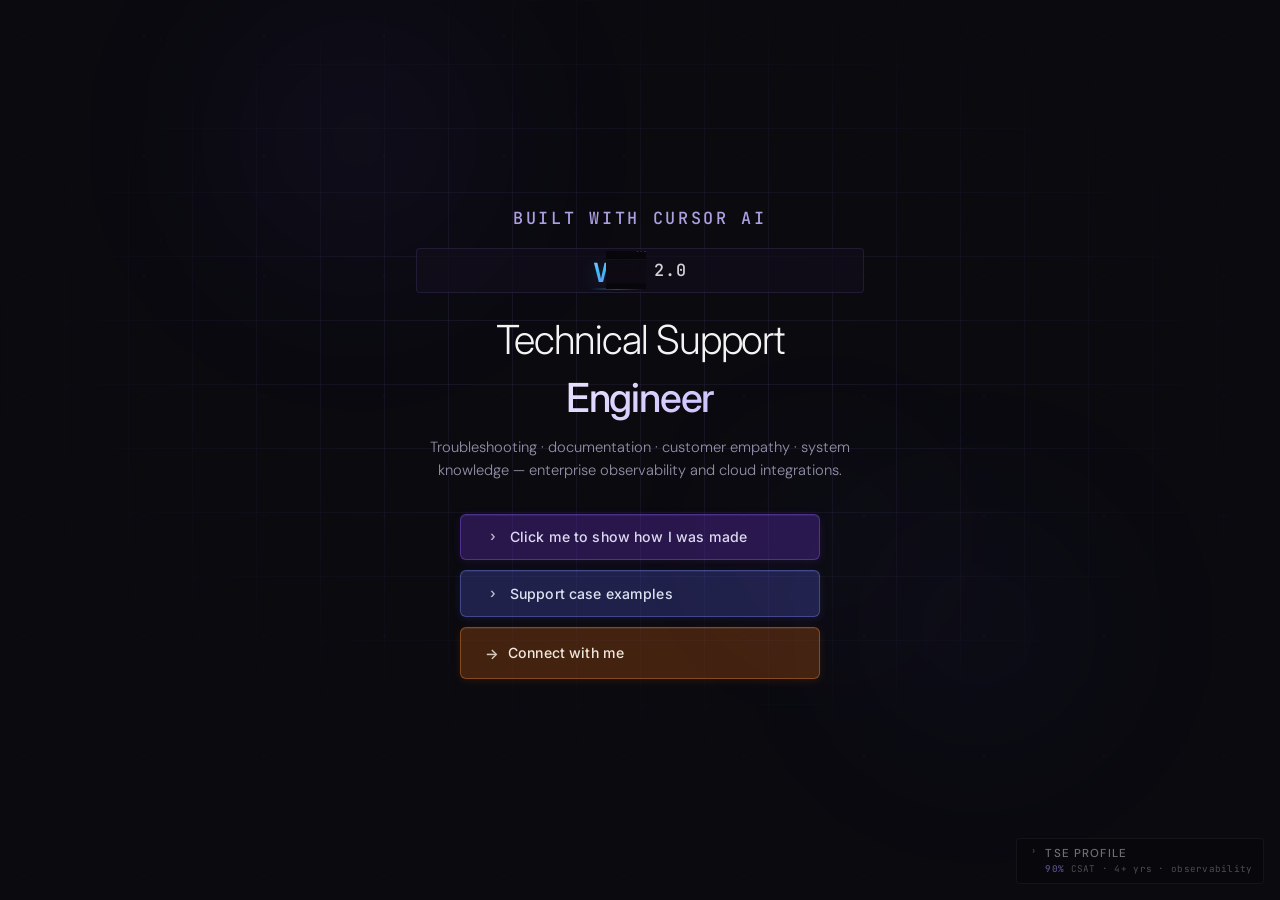
==== index.html @ a338b56b "v2.0 - ruby case" ====
<!DOCTYPE html>

<html lang="en">

  <head>

    <meta charset="UTF-8" />

    <meta name="viewport" content="width=device-width, initial-scale=1.0" />

    <title>Technical Support Engineer — v2.0</title>

    <link rel="preconnect" href="https://fonts.googleapis.com" />

    <link rel="preconnect" href="https://fonts.gstatic.com" crossorigin />

    <link

      href="https://fonts.googleapis.com/css2?family=DM+Sans:ital,opsz,wght@0,9..40,400;0,9..40,500;1,9..40,400&family=Inter:wght@300;400;500;600&family=JetBrains+Mono:wght@400;500&family=Source+Serif+4:ital,opsz,wght@0,8..60,400;0,8..60,500;1,8..60,400&display=swap"

      rel="stylesheet"

    />

    <link rel="stylesheet" href="style.css?v=2.0" />

  </head>

  <body>

    <div class="ai-bg" aria-hidden="true">

      <div class="ai-orb ai-orb-1"></div>

      <div class="ai-orb ai-orb-2"></div>

      <div class="ai-orb ai-orb-3"></div>

      <div class="ai-mesh"></div>

    </div>

    <div class="grid-bg" aria-hidden="true"></div>



    <main class="page" id="page">

      <section class="hero">

        <p class="hero-eyebrow">Built with Cursor AI</p>

        <p class="version-badge" aria-label="Version 2.0">
          <span class="version-live">
            <span class="version-mark-group" aria-hidden="true">
              <span class="v-cap">V</span>
              <span class="version-cat-perch">
                <span class="cat-glow-ledge" aria-hidden="true"></span>
                <img
                  src="assets/version-cat-ref.png"
                  alt=""
                  class="version-cat-img"
                  width="120"
                  height="48"
                  decoding="async"
                />
              </span>
            </span>
            <span class="version-num">2.0</span>
          </span>
        </p>

        <h1 class="greeting">

          Technical Support <span class="name">Engineer</span>

        </h1>

        <p class="hero-sub">

          Troubleshooting · documentation · customer empathy · system knowledge — enterprise

          observability and cloud integrations.

        </p>

      </section>



      <div class="cta-group">

        <button

          type="button"

          class="btn btn-primary"

          id="reveal-btn"

          aria-expanded="false"

          aria-controls="about-panel"

        >

          <span class="toggle-arrow" aria-hidden="true"></span>

          <span class="btn-label">Click me to show how I was made</span>

        </button>



        <button

          type="button"

          class="btn btn-cases"

          id="cases-btn"

          aria-expanded="false"

          aria-controls="cases-panel"

        >

          <span class="toggle-arrow" aria-hidden="true"></span>

          <span class="btn-label">Support case examples</span>

        </button>



        <a href="contact.html" class="btn btn-connect">

          <span class="btn-link-arrow" aria-hidden="true">→</span>

          <span class="btn-label">Connect with me</span>

        </a>

      </div>



      <section class="about-panel" id="about-panel" hidden>

        <div class="about-inner panel-box">

          <header class="about-header">

            <h2>Built organically with Cursor</h2>

            <p class="about-intro">

              Scroll left to right — each box is a version in chronological order, from first idea to

              where you are now.

            </p>

          </header>



          <div class="timeline-track">

            <div class="iteration-list" id="iteration-list"></div>

          </div>



          <footer class="git-footer">

            <span class="tag">Git</span>

            <p>

              Commit as <code>v2.0 - version cat and ruby case</code>, tag <code>v2.0</code>. Snapshot at

              <code>versions/v2.0/</code>.

            </p>

          </footer>

        </div>

      </section>



      <section class="cases-panel" id="cases-panel" hidden>

        <div class="cases-inner panel-box">

          <header class="cases-header">

            <h2 id="cases-heading">Support case examples</h2>

            <p class="cases-intro">

              Real-world troubleshooting flows — expand a case, then walk through Ticket → Repro →

              Root cause → Reply.

            </p>

          </header>

          <div class="cases-list" id="cases-list"></div>

        </div>

      </section>

    </main>



    <aside class="credibility-corner" aria-label="Support track record">

      <button

        type="button"

        class="credibility-toggle"

        id="credibility-btn"

        aria-expanded="false"

        aria-controls="credibility-panel"

      >

        <span class="toggle-arrow" aria-hidden="true"></span>

        <span class="credibility-label">

          <span class="credibility-title">TSE Profile</span>

          <span class="credibility-teaser">

            <span class="credibility-stat">90%</span> CSAT · 4+ yrs · observability

          </span>

        </span>

      </button>

      <div class="credibility-panel panel-box" id="credibility-panel" hidden>

        <header class="stats-panel-header">

          <h2 class="stats-panel-title">TSE Profile</h2>

          <p class="stats-panel-sub">Skills, tools &amp; impact — anonymized overview</p>

        </header>



        <p class="stats-summary">

          Technical support engineer focused on enterprise observability, cloud infrastructure, and

          API integrations. Leads escalations, mentors peers, and coordinates with engineering and

          account teams.

        </p>



        <div class="stat-band-inner">

          <div class="stat-block">

            <div class="stat-number">90%</div>

            <div class="stat-label">Customer Satisfaction</div>

          </div>

          <div class="stat-divider" aria-hidden="true"></div>

          <div class="stat-block">

            <div class="stat-number">High</div>

            <div class="stat-label">Ticket Volume</div>

          </div>

          <div class="stat-divider" aria-hidden="true"></div>

          <div class="stat-block">

            <div class="stat-number">4+ yrs</div>

            <div class="stat-label">Support Engineering</div>

          </div>

        </div>



        <section class="tse-section" aria-label="Core skills">

          <h3 class="stats-highlights-title">Skills that power solutions</h3>

          <div class="tse-skills-orbit">

            <div class="tse-skill-chip"><span class="tse-skill-icon">⌕</span> Troubleshooting</div>

            <div class="tse-skill-chip"><span class="tse-skill-icon">♥</span> Customer empathy</div>

            <div class="tse-skill-chip"><span class="tse-skill-icon">✦</span> Problem solving</div>

            <div class="tse-skill-chip"><span class="tse-skill-icon">▤</span> Documentation</div>

            <div class="tse-skill-chip"><span class="tse-skill-icon">◈</span> Communication</div>

            <div class="tse-skill-chip"><span class="tse-skill-icon">⬡</span> System knowledge</div>

          </div>

        </section>



        <section class="tse-section" aria-label="Experience">

          <h3 class="stats-highlights-title">Experience</h3>

          <ul class="tse-experience-list">

            <li class="tse-exp-item">

              <span class="tse-exp-dot" aria-hidden="true"></span>

              <div>

                <strong>Technical Support Engineer</strong>

                <span>Enterprise observability · escalations · mentoring</span>

              </div>

            </li>

            <li class="tse-exp-item">

              <span class="tse-exp-dot" aria-hidden="true"></span>

              <div>

                <strong>Support Specialist</strong>

                <span>Cloud integrations · API troubleshooting · KB authoring</span>

              </div>

            </li>

            <li class="tse-exp-item">

              <span class="tse-exp-dot" aria-hidden="true"></span>

              <div>

                <strong>IT Service Desk</strong>

                <span>Incident triage · remote support · customer communication</span>

              </div>

            </li>

          </ul>

        </section>



        <section class="tse-section" aria-label="Tools">

          <h3 class="stats-highlights-title">Tools you use</h3>

          <div class="tse-tools-grid">

            <div class="tse-tool-tile">ServiceNow</div>

            <div class="tse-tool-tile">Jira</div>

            <div class="tse-tool-tile">Zendesk</div>

            <div class="tse-tool-tile">Salesforce</div>

            <div class="tse-tool-tile">Microsoft 365</div>

            <div class="tse-tool-tile">Slack</div>

            <div class="tse-tool-tile">Teams</div>

            <div class="tse-tool-tile">Remote tools</div>

          </div>

        </section>



        <section class="tse-section" aria-label="Achievements">

          <h3 class="stats-highlights-title">Achievements that count</h3>

          <div class="tse-achievements">

            <div class="tse-achievement">

              <span class="tse-achievement-icon" aria-hidden="true">▮</span>

              <div class="tse-achievement-body">

                <strong>90% CSAT</strong>

                <span>Consistent customer satisfaction scores</span>

              </div>

            </div>

            <div class="tse-achievement">

              <span class="tse-achievement-icon" aria-hidden="true">◷</span>

              <div class="tse-achievement-body">

                <strong>Faster resolution</strong>

                <span>Team KB &amp; documentation improvements</span>

              </div>

            </div>

            <div class="tse-achievement">

              <span class="tse-achievement-icon" aria-hidden="true">◎</span>

              <div class="tse-achievement-body">

                <strong>High volume</strong>

                <span>Enterprise-scale ticket throughput</span>

              </div>

            </div>

          </div>

        </section>



        <section class="stats-highlights tse-section" aria-label="Technical stack">

          <h3 class="stats-highlights-title">Technical stack</h3>

          <ul class="stats-highlights-list">

            <li>Log platforms, search &amp; analytics, metrics, tracing</li>

            <li>Kubernetes, YAML / Helm, Linux, cloud object storage</li>

            <li>API integration, microservices, SQL, Agile workflows</li>

          </ul>

        </section>



        <h3 class="stats-highlights-title stats-reviews-title">Customer reviews</h3>

        <div class="stat-quotes">

          <blockquote class="stat-quote">

            "Did a fantastic job getting my logs parsed into usable fields. Quick, easy, and awesome work."

            <cite>— <span class="egg-verified-hit" data-egg-verified="1" tabindex="0" role="button">Verified</span> customer</cite>

          </blockquote>

          <blockquote class="stat-quote">

            "Extremely attentive and resolved my problem in just a few minutes."

            <cite>— <span class="egg-verified-hit" data-egg-verified="2" tabindex="0" role="button">Verified</span> survey</cite>

          </blockquote>

          <blockquote class="stat-quote">

            "Technical support was excellent. Took the time to understand the issue and got to the right solution."

            <cite>— <span class="egg-verified-hit" data-egg-verified="3" tabindex="0" role="button">Verified</span> customer</cite>

          </blockquote>

        </div>

      </div>

    </aside>

    <script src="app.js?v=2.0"></script>
    <script src="easter-egg-sequence.js?v=2.0"></script>

  </body>

</html>
---- style.css ----
:root {
  --bg: #0a0a0f;
  --surface: rgba(18, 14, 28, 0.72);
  --surface-2: rgba(24, 18, 38, 0.85);
  --border: rgba(167, 139, 250, 0.12);
  --border-hover: rgba(167, 139, 250, 0.28);
  --text: #f4f4f5;
  --muted: #9490a8;
  --accent: #e9e4ff;
  --glow: rgba(139, 92, 246, 0.08);
  --current: rgba(139, 92, 246, 0.18);
  --current-border: rgba(167, 139, 250, 0.42);
  --purple: #8b5cf6;
  --purple-bright: #a78bfa;
  --purple-deep: #6d28d9;
  --purple-glow: rgba(139, 92, 246, 0.45);
  --blue-accent: #6366f1;
  --v-cyan: #40c4ff;
  --btn-primary: #7c3aed;
  --btn-primary-hover: #8b5cf6;
  --btn-primary-text: #f5f3ff;
  --btn-glow: rgba(124, 58, 237, 0.42);
  --case-accent: rgba(99, 102, 241, 0.14);
  --case-border: rgba(129, 140, 248, 0.35);
  --case-text: #c7d2fe;
  --btn-cases: #6366f1;
  --btn-cases-hover: #818cf8;
  --btn-cases-text: #eef2ff;
  --btn-cases-glow: rgba(99, 102, 241, 0.38);
  --btn-connect: #f97316;
  --btn-connect-hover: #fb923c;
  --btn-connect-text: #fff7ed;
  --btn-connect-glow: rgba(249, 115, 22, 0.35);
  --glass-blur: blur(14px);
  --radius: 14px;
  --sans: "Inter", system-ui, sans-serif;
  --panel: "DM Sans", system-ui, sans-serif;
  --quote: "Source Serif 4", Georgia, serif;
  --mono: "JetBrains Mono", ui-monospace, monospace;
}

*,
*::before,
*::after {
  box-sizing: border-box;
}

html,
body {
  margin: 0;
  min-height: 100%;
}

body {
  font-family: var(--sans);
  background: var(--bg);
  color: var(--text);
  line-height: 1.6;
  font-weight: 300;
  -webkit-font-smoothing: antialiased;
  overflow-x: hidden;
}

body.is-timeline-open {
  overflow-x: hidden;
}

/* Subtle AI / tech atmosphere */
.ai-bg {
  position: fixed;
  inset: 0;
  pointer-events: none;
  overflow: hidden;
  z-index: 0;
}

.ai-orb {
  position: absolute;
  border-radius: 50%;
  filter: blur(80px);
  opacity: 0.35;
  animation: orb-drift 18s ease-in-out infinite;
}

.ai-orb-1 {
  width: 460px;
  height: 460px;
  top: -10%;
  left: 10%;
  background: radial-gradient(circle, rgba(139, 92, 246, 0.22) 0%, transparent 70%);
  animation-delay: 0s;
}

.ai-orb-2 {
  width: 400px;
  height: 400px;
  bottom: 8%;
  right: 8%;
  background: radial-gradient(circle, rgba(99, 102, 241, 0.18) 0%, transparent 70%);
  animation-delay: -6s;
  animation-duration: 22s;
}

.ai-orb-3 {
  width: 320px;
  height: 320px;
  top: 42%;
  left: 52%;
  background: radial-gradient(circle, rgba(167, 139, 250, 0.12) 0%, transparent 70%);
  animation-delay: -12s;
  animation-duration: 20s;
}

@keyframes orb-drift {
  0%, 100% { transform: translate(0, 0) scale(1); }
  33% { transform: translate(24px, -18px) scale(1.04); }
  66% { transform: translate(-16px, 12px) scale(0.97); }
}

.ai-mesh {
  position: absolute;
  inset: 0;
  opacity: 0.05;
  background-image:
    radial-gradient(circle at 20% 30%, rgba(139, 92, 246, 0.9) 1px, transparent 1px),
    radial-gradient(circle at 60% 70%, rgba(99, 102, 241, 0.8) 1px, transparent 1px),
    radial-gradient(circle at 80% 20%, rgba(167, 139, 250, 0.7) 1px, transparent 1px);
  background-size: 120px 120px, 160px 160px, 200px 200px;
  animation: mesh-shift 30s linear infinite;
}

@keyframes mesh-shift {
  from { transform: translate(0, 0); }
  to { transform: translate(-40px, -30px); }
}

.grid-bg {
  position: fixed;
  inset: 0;
  z-index: 0;
  background-image:
    linear-gradient(var(--border) 1px, transparent 1px),
    linear-gradient(90deg, var(--border) 1px, transparent 1px);
  background-size: 64px 64px;
  mask-image: radial-gradient(ellipse 70% 60% at 50% 40%, black 20%, transparent 75%);
  pointer-events: none;
  opacity: 0.7;
}

.page {
  position: relative;
  z-index: 1;
  max-width: min(560px, 96vw);
  margin: 0 auto;
  min-height: 100vh;
  padding: 4rem 1.5rem 5rem;
  display: flex;
  flex-direction: column;
  align-items: center;
  justify-content: center;
  gap: 2rem;
  transition: max-width 0.4s ease;
}

.page.is-timeline-open {
  max-width: min(1280px, 96vw);
  justify-content: flex-start;
  padding-top: 3rem;
}

.page.is-cases-open {
  max-width: min(720px, 96vw);
  justify-content: flex-start;
  padding-top: 3rem;
}

.hero {
  text-align: center;
}

/* Version badge — V + cat, no pill outline */
.version-badge {
  margin: 0 0 1.35rem;
  padding: 0;
  border: none;
  background: none;
}

.version-live {
  display: inline-flex;
  align-items: center;
  gap: 0.5rem;
  line-height: 1;
}

.version-mark-group {
  display: inline-flex;
  align-items: flex-end;
  gap: 0.05rem;
  position: relative;
  padding-bottom: 0.15rem;
}

.version-mark-group::after {
  content: "";
  position: absolute;
  bottom: 0;
  left: -0.15rem;
  right: 0.2rem;
  height: 2px;
  background: linear-gradient(90deg, transparent, rgba(56, 189, 248, 0.35), transparent);
  border-radius: 1px;
  pointer-events: none;
}

.v-cap {
  font-family: var(--mono);
  font-size: 1.65rem;
  font-weight: 700;
  line-height: 1;
  letter-spacing: -0.04em;
  color: transparent;
  background: linear-gradient(165deg, #93c5fd 0%, #38bdf8 45%, #818cf8 100%);
  -webkit-background-clip: text;
  background-clip: text;
  filter: drop-shadow(0 2px 8px rgba(56, 189, 248, 0.22));
  margin-bottom: 0.1rem;
  margin-right: -0.15rem;
}

.version-cat-perch {
  position: relative;
  width: 40px;
  height: 38px;
  overflow: hidden;
  flex-shrink: 0;
  margin-bottom: -0.05rem;
}

.cat-glow-ledge {
  position: absolute;
  bottom: 1px;
  left: 54%;
  transform: translateX(-50%);
  width: 28px;
  height: 4px;
  border-radius: 50%;
  background: radial-gradient(ellipse, rgba(56, 189, 248, 0.6), transparent 72%);
  box-shadow: 0 0 14px rgba(56, 189, 248, 0.4);
  pointer-events: none;
  z-index: 0;
}

.version-cat-img {
  position: relative;
  z-index: 1;
  display: block;
  height: 38px;
  width: 132px;
  max-width: none;
  object-fit: cover;
  object-position: 11% 48%;
  filter: saturate(0.94) brightness(1.03) contrast(1.04);
  pointer-events: none;
  user-select: none;
}

.version-num {
  font-family: var(--mono);
  font-size: 1.05rem;
  font-weight: 500;
  letter-spacing: 0.06em;
  color: rgba(228, 228, 231, 0.92);
  animation: version-hop 5s ease-in-out infinite;
}

@keyframes version-hop {
  0%, 86%, 100% {
    transform: translateY(0);
  }
  90% {
    transform: translateY(-2px);
  }
  94% {
    transform: translateY(0.4px);
  }
}

.hero-eyebrow {
  margin: 0 0 1rem;
  font-family: var(--mono);
  font-size: clamp(0.82rem, 2.4vw, 1.05rem);
  font-weight: 500;
  letter-spacing: 0.16em;
  text-transform: uppercase;
  color: rgba(196, 181, 253, 0.88);
}

.hero-sub {
  margin: 0.85rem 0 0;
  max-width: 28rem;
  font-family: var(--panel);
  font-size: 0.92rem;
  color: var(--muted);
  line-height: 1.55;
}

/* Easter egg — Verified triggers in stats panel */
.egg-verified-hit {
  font: inherit;
  font-style: inherit;
  color: inherit;
  background: none;
  border: none;
  padding: 0;
  margin: 0;
  cursor: pointer;
  border-radius: 2px;
}

.egg-verified-hit:focus-visible {
  outline: 1px solid rgba(167, 139, 250, 0.45);
  outline-offset: 2px;
}

.egg-verified-hit.egg-verified-tapped {
  color: rgba(196, 181, 253, 0.95);
}

.eyebrow {
  margin: 0 0 1.25rem;
  font-family: var(--mono);
  font-size: 0.7rem;
  font-weight: 500;
  letter-spacing: 0.2em;
  text-transform: uppercase;
  color: var(--muted);
}

/* Panel / box typography — distinct from hero title */
.panel-box,
.panel-box .about-intro,
.panel-box .cases-intro,
.panel-box .git-footer p,
.panel-box .iteration-title,
.panel-box .change-list,
.panel-box .cursor-prompt,
.panel-box .case-title,
.panel-box .step-label,
.panel-box .step-content,
.panel-box .case-id,
.panel-box .case-severity {
  font-family: var(--panel);
}

.panel-box .stat-quote,
.panel-box blockquote {
  font-family: var(--quote);
}

.greeting {
  margin: 0;
  font-size: clamp(1.75rem, 6vw, 2.5rem);
  font-weight: 300;
  letter-spacing: -0.03em;
  line-height: 1.25;
}

.greeting .name {
  display: block;
  margin-top: 0.2em;
  font-weight: 500;
  background: linear-gradient(135deg, #fff 0%, #c4b5fd 40%, #8b5cf6 75%, #6366f1 100%);
  background-size: 200% 200%;
  -webkit-background-clip: text;
  -webkit-text-fill-color: transparent;
  background-clip: text;
  animation: title-glow 8s ease-in-out infinite;
}

@keyframes title-glow {
  0%, 100% { background-position: 0% 50%; }
  50% { background-position: 100% 50%; }
}

.cta-group {
  display: flex;
  flex-direction: column;
  align-items: stretch;
  gap: 0.65rem;
  width: 100%;
  max-width: 360px;
}

/* ===== Credibility corner (subtle, bottom-right) ===== */
.credibility-corner {
  position: fixed;
  bottom: 1rem;
  right: 1rem;
  z-index: 10;
  max-width: min(340px, calc(100vw - 2rem));
  display: flex;
  flex-direction: column;
  align-items: flex-end;
  gap: 0.5rem;
}

.credibility-toggle {
  display: flex;
  align-items: flex-start;
  gap: 0.45rem;
  padding: 0.45rem 0.65rem;
  background: rgba(9, 9, 11, 0.55);
  border: 1px solid rgba(255, 255, 255, 0.05);
  border-radius: 4px;
  color: rgba(255, 255, 255, 0.28);
  font-family: var(--panel);
  cursor: pointer;
  backdrop-filter: blur(6px);
  text-align: left;
  transition:
    color 0.2s,
    border-color 0.2s,
    background 0.2s;
}

.credibility-label {
  display: flex;
  flex-direction: column;
  gap: 0.15rem;
  min-width: 0;
}

.credibility-title {
  font-family: var(--panel);
  font-size: 0.72rem;
  font-weight: 500;
  letter-spacing: 0.1em;
  text-transform: uppercase;
  color: rgba(255, 255, 255, 0.42);
}

.credibility-toggle:hover .credibility-title {
  color: rgba(255, 255, 255, 0.62);
}

.credibility-toggle[aria-expanded="true"] .credibility-title {
  color: rgba(196, 181, 253, 0.9);
}

.credibility-teaser {
  font-family: var(--mono);
  font-size: 0.58rem;
  font-weight: 400;
  letter-spacing: 0.03em;
  line-height: 1.35;
  color: inherit;
}

.credibility-toggle:hover {
  color: rgba(255, 255, 255, 0.5);
  border-color: rgba(255, 255, 255, 0.1);
  background: rgba(9, 9, 11, 0.75);
}

.credibility-toggle[aria-expanded="true"] {
  color: rgba(167, 139, 250, 0.75);
  border-color: rgba(139, 92, 246, 0.25);
}

.credibility-toggle .toggle-arrow {
  width: 0.65rem;
  height: 0.65rem;
  font-size: 0.65rem;
  color: inherit;
}

.credibility-stat {
  color: rgba(167, 139, 250, 0.55);
  font-weight: 500;
}

.credibility-toggle[aria-expanded="true"] .credibility-stat {
  color: rgba(196, 181, 253, 0.9);
}

.credibility-panel {
  width: min(360px, calc(100vw - 2rem));
  max-height: min(78vh, 560px);
  overflow-y: auto;
  padding: 1.1rem;
  border: 1px solid var(--border);
  border-radius: var(--radius);
  background: var(--surface);
  backdrop-filter: var(--glass-blur);
  box-shadow:
    0 12px 40px rgba(0, 0, 0, 0.45),
    inset 0 1px 0 rgba(255, 255, 255, 0.04);
  animation: fade-in 0.3s ease;
}

.credibility-panel[hidden] {
  display: none;
}

.stats-panel-header {
  margin-bottom: 0.85rem;
  padding-bottom: 0.65rem;
  border-bottom: 1px solid var(--border);
}

.stats-panel-title {
  margin: 0;
  font-family: var(--panel);
  font-size: 0.75rem;
  font-weight: 500;
  letter-spacing: 0.12em;
  text-transform: uppercase;
  color: var(--text);
}

.stats-panel-sub {
  margin: 0.25rem 0 0;
  font-family: var(--panel);
  font-size: 0.68rem;
  color: var(--muted);
}

.stats-summary {
  margin: 0 0 0.85rem;
  font-family: var(--quote);
  font-size: 0.82rem;
  font-style: italic;
  line-height: 1.55;
  color: rgba(255, 255, 255, 0.62);
}

.stat-band-secondary {
  display: flex;
  flex-direction: column;
  gap: 0.45rem;
  margin: 0.75rem 0;
  padding-bottom: 0.75rem;
  border-bottom: 1px solid var(--border);
}

.stat-mini {
  display: flex;
  align-items: baseline;
  gap: 0.45rem;
  font-family: var(--panel);
  font-size: 0.74rem;
  line-height: 1.4;
}

.stat-mini-num {
  flex-shrink: 0;
  font-family: var(--mono);
  font-size: 0.78rem;
  font-weight: 600;
  color: rgba(167, 139, 250, 0.75);
  min-width: 2.5rem;
}

.stat-mini-label {
  color: rgba(255, 255, 255, 0.55);
}

.stats-skills {
  margin: 0.75rem 0;
  padding-bottom: 0.75rem;
  border-bottom: 1px solid var(--border);
}

.stats-skills-grid {
  margin: 0;
}

.stats-skill-row {
  margin-bottom: 0.5rem;
}

.stats-skill-row dt {
  font-family: var(--panel);
  font-size: 0.65rem;
  font-weight: 500;
  letter-spacing: 0.08em;
  text-transform: uppercase;
  color: rgba(167, 139, 250, 0.75);
  margin-bottom: 0.15rem;
}

.stats-skill-row dd {
  margin: 0;
  font-family: var(--panel);
  font-size: 0.74rem;
  color: rgba(255, 255, 255, 0.55);
  line-height: 1.45;
}

.stats-education {
  margin: 0 0 0.85rem;
  font-family: var(--panel);
  font-size: 0.74rem;
  color: var(--muted);
}

.stats-reviews-title {
  margin-bottom: 0.5rem;
}

.stats-highlights {
  margin: 0.75rem 0;
  padding: 0.65rem 0;
  border-bottom: 1px solid var(--border);
}

.stats-highlights-title {
  margin: 0 0 0.45rem;
  font-family: var(--panel);
  font-size: 0.68rem;
  font-weight: 500;
  letter-spacing: 0.1em;
  text-transform: uppercase;
  color: var(--muted);
}

.stats-highlights-list {
  margin: 0;
  padding-left: 1.1rem;
  font-family: var(--panel);
  font-size: 0.78rem;
  color: rgba(255, 255, 255, 0.62);
  line-height: 1.55;
}

.stats-highlights-list li {
  margin-bottom: 0.2rem;
}

.credibility-panel .stat-band-inner {
  flex-direction: column;
  gap: 1rem;
  padding: 0 0 0.75rem;
  border: none;
  background: none;
  border-bottom: 1px solid var(--border);
  border-radius: 0;
}

.credibility-panel .stat-divider {
  display: none;
}

.credibility-panel .stat-number {
  font-size: 1.35rem;
  color: rgba(196, 181, 253, 0.95);
}

.credibility-panel .stat-label {
  font-size: 0.65rem;
}

.credibility-panel .stat-quotes {
  grid-template-columns: 1fr;
  gap: 0.65rem;
  margin-top: 0.75rem;
}

.credibility-panel .stat-quote {
  font-size: 0.78rem;
  padding: 0.55rem 0.75rem;
  border-left-width: 1px;
  color: rgba(255, 255, 255, 0.55);
}

.credibility-panel .stat-quote cite {
  font-family: var(--panel);
  font-size: 0.68rem;
}

/* Legacy stat-band rules (corner panel reuses inner parts) */
.stat-band-inner {
  display: flex;
  align-items: center;
  justify-content: center;
  gap: 2.5rem;
  padding: 1.75rem 2rem;
  border: 1px solid var(--border);
  border-radius: var(--radius);
  background: rgba(255, 255, 255, 0.02);
}

.stat-block {
  text-align: center;
  flex: 1;
  min-width: 0;
}

.stat-number {
  font-family: var(--mono);
  font-size: 2.4rem;
  font-weight: 700;
  color: var(--btn-primary);
  line-height: 1;
}

.stat-label {
  margin-top: 0.5rem;
  font-size: 0.72rem;
  letter-spacing: 0.08em;
  text-transform: uppercase;
  color: var(--muted);
}

.stat-divider {
  flex-shrink: 0;
  width: 1px;
  height: 42px;
  background: rgba(255, 255, 255, 0.1);
}

.stat-quotes {
  display: grid;
  grid-template-columns: repeat(2, 1fr);
  gap: 1rem;
  margin-top: 1.25rem;
}

.stat-quote {
  margin: 0;
  padding: 0.75rem 1rem;
  font-size: 0.85rem;
  font-style: italic;
  color: rgba(255, 255, 255, 0.7);
  line-height: 1.55;
  border-left: 2px solid rgba(167, 139, 250, 0.6);
  background: rgba(255, 255, 255, 0.02);
  border-radius: 0 6px 6px 0;
}

.stat-quote cite {
  display: block;
  margin-top: 0.4rem;
  font-style: normal;
  font-size: 0.72rem;
  color: rgba(255, 255, 255, 0.4);
}

.mock-stat-row {
  display: flex;
  gap: 0.35rem;
  justify-content: center;
  margin: 0.35rem 0;
}

.mock-stat-row span {
  font-family: var(--mono);
  font-size: 0.45rem;
  color: var(--btn-primary);
  background: rgba(139, 92, 246, 0.12);
  padding: 0.15rem 0.3rem;
  border-radius: 2px;
}

.mock-quote-strip {
  height: 0.35rem;
  background: rgba(167, 139, 250, 0.2);
  border-radius: 2px;
  margin: 0.25rem auto 0.35rem;
  max-width: 80%;
}

@media (max-width: 600px) {
  .credibility-corner {
    bottom: 0.65rem;
    right: 0.65rem;
    left: 0.65rem;
    max-width: none;
    align-items: stretch;
  }

  .credibility-toggle {
    justify-content: flex-start;
  }

  .credibility-teaser {
    font-size: 0.55rem;
  }

  .credibility-panel {
    width: 100%;
  }

  .stat-band-inner {
    flex-direction: column;
    gap: 1.5rem;
    padding: 1.5rem 1.25rem;
  }

  .stat-divider {
    display: none;
  }

  .stat-number {
    font-size: 2rem;
  }

  .stat-quotes {
    grid-template-columns: 1fr;
  }
}

.cta-group .btn {
  width: 100%;
  display: flex;
  align-items: center;
  gap: 0.55rem;
  text-align: left;
}

.btn-label {
  flex: 1;
}

/* Universal toggle arrow — › closed, ⌄ open */
.toggle-arrow {
  flex-shrink: 0;
  display: inline-flex;
  align-items: center;
  justify-content: center;
  width: 1rem;
  height: 1rem;
  font-size: 0.85rem;
  font-weight: 600;
  line-height: 1;
  opacity: 0.85;
  transition: transform 0.22s ease, opacity 0.2s;
}

.toggle-arrow::before {
  content: "›";
  display: block;
  transform: translateY(-0.5px);
}

[aria-expanded="true"] > .toggle-arrow {
  opacity: 1;
}

[aria-expanded="true"] > .toggle-arrow::before {
  content: "⌄";
  transform: translateY(-1px);
}

.btn-primary .toggle-arrow {
  color: rgba(237, 233, 254, 0.85);
}

.btn-primary[aria-expanded="true"] .toggle-arrow {
  color: #ecfeff;
}

.btn-cases .toggle-arrow {
  color: rgba(238, 242, 255, 0.85);
}

.btn-cases[aria-expanded="true"] .toggle-arrow {
  color: #f5f3ff;
}

.btn-connect {
  background: rgba(249, 115, 22, 0.24);
  color: rgba(255, 247, 237, 0.92);
  border: 1px solid rgba(251, 146, 60, 0.36);
  border-radius: 6px;
  padding: 0.85rem 1.5rem;
  font-family: var(--sans);
  font-size: 0.88rem;
  font-weight: 500;
  letter-spacing: 0.01em;
  text-decoration: none;
  cursor: pointer;
  box-shadow:
    0 2px 10px rgba(249, 115, 22, 0.12),
    inset 0 1px 0 rgba(255, 255, 255, 0.06);
  transition:
    background 0.2s,
    transform 0.15s,
    box-shadow 0.2s,
    border-color 0.2s;
}

.btn-connect:hover {
  background: rgba(251, 146, 60, 0.38);
  border-color: rgba(253, 186, 116, 0.52);
  transform: translateY(-1px);
  box-shadow:
    0 4px 18px rgba(249, 115, 22, 0.2),
    inset 0 1px 0 rgba(255, 255, 255, 0.1);
}

.btn-connect:active {
  transform: translateY(0);
  box-shadow:
    0 1px 8px rgba(249, 115, 22, 0.14),
    inset 0 1px 0 rgba(255, 255, 255, 0.05);
}

.btn-connect .btn-link-arrow {
  flex-shrink: 0;
  font-size: 0.9rem;
  font-weight: 600;
  opacity: 0.85;
  transition: transform 0.2s;
}

.btn-connect:hover .btn-link-arrow {
  transform: translateX(2px);
  opacity: 1;
}

.accordion-toggle .toggle-arrow {
  color: var(--case-text);
  font-size: 0.8rem;
}

.step-toggle .toggle-arrow {
  color: var(--muted);
}

.accordion-item.is-open > .accordion-toggle .toggle-arrow {
  color: var(--text);
}

.btn-primary {
  background: rgba(124, 58, 237, 0.28);
  color: rgba(237, 233, 254, 0.92);
  border: 1px solid rgba(139, 92, 246, 0.38);
  border-radius: 6px;
  padding: 0.85rem 1.5rem;
  font-family: var(--sans);
  font-size: 0.88rem;
  font-weight: 500;
  letter-spacing: 0.01em;
  cursor: pointer;
  box-shadow:
    0 2px 10px rgba(124, 58, 237, 0.14),
    inset 0 1px 0 rgba(255, 255, 255, 0.06);
  transition:
    background 0.2s,
    transform 0.15s,
    box-shadow 0.2s,
    border-color 0.2s;
}

.btn-primary:hover {
  background: rgba(139, 92, 246, 0.42);
  transform: translateY(-2px);
  border-color: rgba(167, 139, 250, 0.55);
  box-shadow:
    0 6px 22px rgba(124, 58, 237, 0.22),
    inset 0 1px 0 rgba(255, 255, 255, 0.1);
}

.btn-primary:active {
  transform: translateY(0) scale(0.98);
  box-shadow:
    0 1px 6px rgba(124, 58, 237, 0.16),
    inset 0 2px 4px rgba(46, 16, 101, 0.15);
}

.btn-primary[aria-expanded="true"] {
  background: rgba(109, 40, 217, 0.55);
  color: #f5f3ff;
  border-color: rgba(167, 139, 250, 0.6);
  box-shadow:
    0 0 0 1px rgba(139, 92, 246, 0.28),
    0 4px 18px rgba(124, 58, 237, 0.24);
}

.btn-cases {
  background: rgba(99, 102, 241, 0.26);
  color: rgba(238, 242, 255, 0.92);
  border: 1px solid rgba(129, 140, 248, 0.36);
  border-radius: 6px;
  padding: 0.85rem 1.5rem;
  font-family: var(--sans);
  font-size: 0.88rem;
  font-weight: 500;
  letter-spacing: 0.01em;
  cursor: pointer;
  box-shadow:
    0 2px 10px rgba(99, 102, 241, 0.14),
    inset 0 1px 0 rgba(255, 255, 255, 0.06);
  transition:
    background 0.2s,
    transform 0.15s,
    box-shadow 0.2s,
    border-color 0.2s;
}

.btn-cases:hover {
  background: rgba(129, 140, 248, 0.4);
  transform: translateY(-2px);
  border-color: rgba(165, 180, 252, 0.55);
  box-shadow:
    0 6px 22px rgba(99, 102, 241, 0.22),
    inset 0 1px 0 rgba(255, 255, 255, 0.1);
}

.btn-cases:active {
  transform: translateY(0) scale(0.98);
  box-shadow:
    0 1px 6px rgba(99, 102, 241, 0.16),
    inset 0 2px 4px rgba(30, 27, 75, 0.15);
}

.btn-cases[aria-expanded="true"] {
  background: rgba(124, 58, 237, 0.5);
  color: #f5f3ff;
  border-color: rgba(167, 139, 250, 0.58);
  box-shadow:
    0 0 0 1px rgba(167, 139, 250, 0.28),
    0 4px 18px rgba(99, 102, 241, 0.22);
}

.about-panel,
.cases-panel {
  width: 100%;
  animation: fade-in 0.35s ease;
}

.about-panel[hidden],
.cases-panel[hidden] {
  display: none;
}

@keyframes fade-in {
  from {
    opacity: 0;
    transform: translateY(8px);
  }
  to {
    opacity: 1;
    transform: translateY(0);
  }
}

.about-inner {
  background: var(--surface);
  border: 1px solid var(--border);
  border-radius: var(--radius);
  padding: 1.5rem;
  backdrop-filter: var(--glass-blur);
  box-shadow:
    0 12px 40px rgba(0, 0, 0, 0.4),
    inset 0 1px 0 rgba(255, 255, 255, 0.04);
}

.about-header h2 {
  margin: 0 0 0.5rem;
  font-size: 0.75rem;
  font-weight: 500;
  letter-spacing: 0.12em;
  text-transform: uppercase;
  color: var(--muted);
}

.about-intro {
  margin: 0 0 1.25rem;
  font-size: 0.88rem;
  color: var(--muted);
  line-height: 1.65;
}

.timeline-track {
  overflow-x: auto;
  overflow-y: hidden;
  padding-bottom: 0.75rem;
  margin: 0 -0.25rem;
  scrollbar-width: thin;
  scrollbar-color: var(--border-hover) transparent;
}

.timeline-track::-webkit-scrollbar {
  height: 6px;
}

.timeline-track::-webkit-scrollbar-thumb {
  background: var(--border-hover);
  border-radius: 3px;
}

.iteration-list {
  display: flex;
  flex-direction: row;
  align-items: stretch;
  gap: 0;
  min-width: min-content;
  padding: 0.25rem;
}

.iteration-card {
  position: relative;
  flex: 0 0 240px;
  display: flex;
  flex-direction: column;
  border: 1px solid var(--border);
  border-radius: 10px;
  background: var(--surface-2);
  padding: 1rem;
  opacity: 0;
  transform: translateX(16px);
  animation: slide-in 0.45s ease forwards;
  animation-delay: calc(var(--stagger) * 0.1s);
}

@keyframes slide-in {
  to {
    opacity: 1;
    transform: translateX(0);
  }
}

.iteration-card.is-current {
  border-color: var(--current-border);
  background: linear-gradient(180deg, var(--current) 0%, var(--surface-2) 55%);
  box-shadow: 0 0 28px rgba(139, 92, 246, 0.12);
}

.timeline-arrow {
  position: absolute;
  right: -1.1rem;
  top: 50%;
  transform: translateY(-50%);
  color: var(--muted);
  font-size: 1rem;
  z-index: 1;
  pointer-events: none;
}

.iteration-head {
  margin-bottom: 0.75rem;
}

.iteration-meta {
  display: flex;
  align-items: center;
  gap: 0.4rem;
  flex-wrap: wrap;
  margin-bottom: 0.35rem;
}

.version-badge {
  font-family: var(--mono);
  font-size: 0.68rem;
  font-weight: 500;
  letter-spacing: 0.04em;
  color: var(--text);
  background: var(--surface);
  border: 1px solid var(--border);
  border-radius: 4px;
  padding: 0.12rem 0.35rem;
}

.version-label {
  font-size: 0.65rem;
  color: var(--muted);
  text-transform: uppercase;
  letter-spacing: 0.08em;
}

.current-pill {
  font-size: 0.6rem;
  font-weight: 500;
  text-transform: uppercase;
  letter-spacing: 0.06em;
  color: #93c5fd;
  background: var(--current);
  border: 1px solid var(--current-border);
  border-radius: 999px;
  padding: 0.08rem 0.4rem;
}

.iteration-title {
  margin: 0;
  font-size: 0.88rem;
  font-weight: 400;
  color: var(--accent);
  line-height: 1.35;
}

.iteration-body {
  flex: 1;
  display: flex;
  flex-direction: column;
  font-size: 0.8rem;
}

.cursor-prompt {
  margin: 0 0 0.65rem;
  padding: 0.55rem 0.7rem;
  border-left: 2px solid var(--border-hover);
  font-size: 0.75rem;
  font-style: italic;
  color: var(--muted);
  line-height: 1.5;
}

.change-list {
  margin: 0 0 0.75rem;
  padding-left: 1rem;
  font-size: 0.75rem;
  color: var(--accent);
}

.change-list li {
  margin-bottom: 0.2rem;
}

.change-list li::marker {
  color: var(--muted);
}

.snapshot-note {
  margin: 0.5rem 0 0;
  font-size: 0.72rem;
  color: var(--muted);
}

.snapshot-note code,
.git-footer code {
  font-family: var(--mono);
  font-size: 0.72rem;
  background: var(--surface);
  border: 1px solid var(--border);
  border-radius: 4px;
  padding: 0.1rem 0.35rem;
}

.mock {
  border-radius: 8px;
  overflow: hidden;
  border: 1px solid var(--border);
  margin-top: auto;
}

.mock-warm {
  background: #faf8f5;
  padding: 0.75rem;
}

.mock-dark {
  position: relative;
  background: #09090b;
  padding: 0.75rem;
}

.mock-grid {
  position: absolute;
  inset: 0;
  opacity: 0.4;
  background-image:
    linear-gradient(rgba(255, 255, 255, 0.06) 1px, transparent 1px),
    linear-gradient(90deg, rgba(255, 255, 255, 0.06) 1px, transparent 1px);
  background-size: 24px 24px;
}

.mock-card {
  position: relative;
  background: #fff;
  border: 1px solid #e8e2da;
  border-radius: 8px;
  padding: 0.65rem;
  text-align: center;
}

.mock-card.dark {
  background: #111113;
  border-color: rgba(255, 255, 255, 0.08);
}

.mock-eyebrow {
  display: block;
  font-size: 0.5rem;
  text-transform: uppercase;
  letter-spacing: 0.1em;
  color: #6b6560;
  margin-bottom: 0.3rem;
}

.mock-eyebrow.mono {
  font-family: var(--mono);
}

.mock-title {
  font-size: 0.75rem;
  color: #1a1a1a;
  margin-bottom: 0.5rem;
}

.mock-title.dark {
  color: #fafafa;
  font-weight: 300;
}

.mock-title em {
  font-style: normal;
  color: #c45d3a;
  font-weight: 600;
}

.mock-title.dark em {
  color: #fafafa;
  font-weight: 500;
}

.mock-field {
  height: 0.45rem;
  background: #f0ebe4;
  border-radius: 4px;
  margin: 0 auto 0.3rem;
  max-width: 85%;
}

.mock-field.short {
  max-width: 60%;
}

.mock-btn {
  display: inline-block;
  margin-top: 0.25rem;
  font-size: 0.48rem;
  padding: 0.25rem 0.5rem;
  border-radius: 6px;
}

.mock-btn.warm {
  background: #c45d3a;
  color: #fff;
}

.mock-btn.ghost {
  background: transparent;
  color: #71717a;
  border: 1px solid rgba(255, 255, 255, 0.12);
  border-radius: 999px;
}

.mock-btn.accent {
  background: #22d3ee;
  color: #042f2e;
  border-radius: 3px;
  font-weight: 500;
}

.mock-btn.purple {
  background: #a78bfa;
  color: #2e1065;
  border-radius: 3px;
  font-weight: 500;
}

.mock-btn.sharp {
  border-radius: 2px;
}

.mock-eyebrow.shimmer {
  color: #67e8f9;
  border: 1px solid rgba(34, 211, 238, 0.3);
  display: inline-block;
  padding: 0.1rem 0.3rem;
  border-radius: 2px;
}

.mock-panel-strip,
.mock-timeline-row {
  display: flex;
  gap: 0.2rem;
  justify-content: center;
  margin: 0.4rem auto 0;
}

.mock-panel-strip {
  height: 0.35rem;
  background: rgba(255, 255, 255, 0.06);
  border-radius: 4px;
  max-width: 70%;
}

.mock-timeline-row span {
  width: 0.55rem;
  height: 0.55rem;
  border-radius: 3px;
  background: rgba(255, 255, 255, 0.1);
}

.mock-timeline-row span.active {
  background: #22d3ee;
}

.mock-cases-strip {
  margin-top: 0.45rem;
  font-size: 0.45rem;
  color: #c4b5fd;
  letter-spacing: 0.04em;
}

/* Support case examples */
.cases-inner {
  background: linear-gradient(180deg, var(--case-accent) 0%, var(--surface) 35%);
  border: 1px solid var(--case-border);
  border-radius: var(--radius);
  padding: 1.5rem;
  backdrop-filter: var(--glass-blur);
  box-shadow:
    0 12px 40px rgba(0, 0, 0, 0.4),
    inset 0 1px 0 rgba(255, 255, 255, 0.04);
}

.cases-header h2 {
  margin: 0 0 0.5rem;
  font-size: 0.75rem;
  font-weight: 500;
  letter-spacing: 0.12em;
  text-transform: uppercase;
  color: var(--case-text);
}

.cases-intro {
  margin: 0 0 1rem;
  font-size: 0.88rem;
  color: var(--muted);
  line-height: 1.65;
}

.cases-list {
  display: flex;
  flex-direction: column;
  gap: 0.6rem;
}

.accordion-item {
  border: 1px solid var(--border);
  border-radius: 10px;
  overflow: hidden;
  background: var(--surface-2);
  transition: border-color 0.2s;
}

.accordion-item.is-open {
  border-color: var(--border-hover);
}

.accordion-toggle {
  width: 100%;
  display: flex;
  align-items: flex-start;
  gap: 0.55rem;
  padding: 0.85rem 1rem;
  background: none;
  border: none;
  color: inherit;
  text-align: left;
  cursor: pointer;
  font-family: inherit;
}

.case-toggle {
  align-items: center;
}

.case-toggle-body {
  flex: 1;
  min-width: 0;
  display: grid;
  grid-template-rows: auto auto;
  gap: 0.15rem;
}

.case-card {
  border-color: var(--case-border);
  background: linear-gradient(180deg, var(--case-accent) 0%, var(--surface-2) 40%);
}

.case-card.is-open {
  border-color: rgba(167, 139, 250, 0.5);
}

.case-meta {
  display: flex;
  align-items: center;
  gap: 0.5rem;
}

.case-id {
  font-family: var(--mono);
  font-size: 0.72rem;
  font-weight: 500;
  color: var(--case-text);
  background: var(--surface);
  border: 1px solid var(--case-border);
  border-radius: 4px;
  padding: 0.12rem 0.4rem;
}

.case-severity {
  font-family: var(--mono);
  font-size: 0.65rem;
  color: var(--muted);
  text-transform: uppercase;
  letter-spacing: 0.06em;
}

.case-title {
  margin: 0;
  font-size: 0.92rem;
  font-weight: 400;
  color: var(--accent);
  line-height: 1.35;
}

.accordion-body {
  animation: fade-in 0.25s ease;
}

.accordion-body[hidden] {
  display: none;
}

.case-body {
  padding: 0 1rem 1rem;
}

.step-flow {
  display: flex;
  flex-direction: column;
  gap: 0.45rem;
}

.step-item {
  background: var(--surface);
  border-color: var(--border);
}

.step-item.is-open {
  border-color: var(--border-hover);
}

.step-toggle {
  padding: 0.65rem 0.85rem;
  align-items: center;
}

.step-label {
  flex: 1;
  font-family: var(--mono);
  font-size: 0.72rem;
  font-weight: 500;
  letter-spacing: 0.08em;
  text-transform: uppercase;
  color: var(--case-text);
}

.step-body {
  padding: 0 0.85rem 0.75rem;
}

.step-content {
  font-size: 0.82rem;
  color: var(--accent);
  line-height: 1.65;
  padding: 0.55rem 0.7rem;
  background: var(--surface-2);
  border-radius: 6px;
  border: 1px solid var(--border);
}

.git-footer {
  display: flex;
  gap: 0.75rem;
  align-items: flex-start;
  margin-top: 1.25rem;
  padding-top: 1.25rem;
  border-top: 1px solid var(--border);
}

.git-footer p {
  margin: 0;
  font-size: 0.82rem;
  color: var(--muted);
  line-height: 1.6;
}

.tag {
  flex-shrink: 0;
  font-family: var(--mono);
  font-size: 0.7rem;
  font-weight: 500;
  letter-spacing: 0.06em;
  text-transform: uppercase;
  color: var(--text);
  background: var(--surface-2);
  border: 1px solid var(--border);
  border-radius: 4px;
  padding: 0.2rem 0.45rem;
}

@media (max-width: 640px) {
  .iteration-card {
    flex: 0 0 220px;
  }

  .page.is-timeline-open {
    max-width: 100%;
    padding-left: 1rem;
    padding-right: 1rem;
  }
}

@media (prefers-reduced-motion: reduce) {
  .ai-orb,
  .ai-mesh,
  .greeting .name,
  .version-num {
    animation: none;
  }

  .btn-primary:hover,
  .btn-cases:hover,
  .btn-connect:hover,
  .contact-submit:hover {
    transform: none;
  }
}

/* ===== Contact page ===== */
.page-contact {
  max-width: min(480px, 96vw);
  justify-content: flex-start;
  padding-top: 3rem;
}

.contact-card {
  width: 100%;
  padding: 1.75rem 1.5rem 1.5rem;
  background: rgba(17, 17, 19, 0.85);
  border: 1px solid var(--border);
  border-radius: var(--radius);
  backdrop-filter: blur(8px);
}

.contact-card,
.contact-card label,
.contact-card p,
.contact-card .contact-note {
  font-family: var(--panel);
}

.contact-back {
  display: inline-flex;
  align-items: center;
  gap: 0.35rem;
  margin-bottom: 1.25rem;
  font-family: var(--mono);
  font-size: 0.72rem;
  font-weight: 500;
  letter-spacing: 0.06em;
  text-transform: uppercase;
  color: var(--muted);
  text-decoration: none;
  transition: color 0.2s;
}

.contact-back:hover {
  color: var(--btn-connect);
}

.contact-header {
  margin-bottom: 1.5rem;
}

.contact-header h1 {
  margin: 0 0 0.5rem;
  font-size: clamp(1.35rem, 5vw, 1.75rem);
  font-weight: 400;
  letter-spacing: -0.02em;
}

.contact-header p {
  margin: 0;
  font-size: 0.88rem;
  color: var(--muted);
  line-height: 1.55;
}

.contact-success {
  margin-bottom: 1.25rem;
  padding: 0.75rem 1rem;
  font-size: 0.85rem;
  color: #bbf7d0;
  background: rgba(34, 197, 94, 0.1);
  border: 1px solid rgba(34, 197, 94, 0.25);
  border-radius: 6px;
}

.contact-form {
  display: flex;
  flex-direction: column;
  gap: 1.1rem;
}

.form-field {
  display: flex;
  flex-direction: column;
  gap: 0.4rem;
}

.form-field label {
  font-size: 0.78rem;
  font-weight: 500;
  letter-spacing: 0.04em;
  text-transform: uppercase;
  color: rgba(255, 255, 255, 0.55);
}

.form-field input,
.form-field textarea {
  width: 100%;
  padding: 0.7rem 0.85rem;
  font-family: var(--panel);
  font-size: 0.9rem;
  font-weight: 400;
  color: var(--text);
  background: var(--surface);
  border: 1px solid var(--border);
  border-radius: 6px;
  transition: border-color 0.2s, box-shadow 0.2s;
}

.form-field input::placeholder,
.form-field textarea::placeholder {
  color: rgba(113, 113, 122, 0.7);
}

.form-field input:focus,
.form-field textarea:focus {
  outline: none;
  border-color: rgba(249, 115, 22, 0.45);
  box-shadow: 0 0 0 3px rgba(249, 115, 22, 0.12);
}

.form-field textarea {
  min-height: 140px;
  resize: vertical;
  line-height: 1.55;
}

.form-honey {
  display: none !important;
}

.contact-submit {
  margin-top: 0.25rem;
  width: 100%;
  padding: 0.85rem 1.5rem;
  font-family: var(--sans);
  font-size: 0.88rem;
  font-weight: 500;
  color: var(--btn-connect-text);
  background: var(--btn-connect);
  border: 1px solid rgba(249, 115, 22, 0.45);
  border-radius: 6px;
  cursor: pointer;
  box-shadow:
    0 2px 12px var(--btn-connect-glow),
    inset 0 1px 0 rgba(255, 255, 255, 0.15);
  transition:
    background 0.2s,
    transform 0.15s,
    box-shadow 0.2s;
}

.contact-submit:hover {
  background: var(--btn-connect-hover);
  transform: translateY(-1px);
}

.contact-submit:active {
  transform: translateY(0);
}

.contact-note {
  margin: 1.25rem 0 0;
  padding-top: 1.1rem;
  border-top: 1px solid var(--border);
  font-size: 0.78rem;
  color: var(--muted);
  line-height: 1.55;
}

.contact-note code {
  font-family: var(--mono);
  font-size: 0.72rem;
  color: rgba(251, 146, 60, 0.85);
  background: rgba(249, 115, 22, 0.08);
  padding: 0.1rem 0.35rem;
  border-radius: 3px;
}

.contact-note a {
  color: rgba(251, 146, 60, 0.9);
  text-decoration: underline;
  text-underline-offset: 2px;
}

.contact-note a:hover {
  color: var(--btn-connect-hover);
}

.contact-error {
  margin-bottom: 1rem;
  padding: 0.75rem 1rem;
  font-size: 0.85rem;
  color: #fecaca;
  background: rgba(239, 68, 68, 0.1);
  border: 1px solid rgba(239, 68, 68, 0.28);
  border-radius: 6px;
}

.contact-config-warning {
  margin-bottom: 1rem;
  padding: 0.75rem 1rem;
  font-size: 0.82rem;
  color: #fde68a;
  background: rgba(245, 158, 11, 0.1);
  border: 1px solid rgba(245, 158, 11, 0.28);
  border-radius: 6px;
  line-height: 1.5;
}

.contact-config-warning code {
  font-family: var(--mono);
  font-size: 0.75rem;
}

.field-hint {
  font-size: 0.72rem;
  color: rgba(148, 144, 168, 0.85);
  line-height: 1.4;
}

.turnstile-wrap {
  display: flex;
  flex-direction: column;
  gap: 0.5rem;
}

.security-note {
  margin: 0;
  font-size: 0.72rem;
  color: var(--muted);
  line-height: 1.45;
}

.contact-submit:disabled {
  opacity: 0.55;
  cursor: not-allowed;
  transform: none;
}

/* ===== TSE stats panel sections ===== */
.tse-section {
  margin-top: 1rem;
  padding-top: 0.85rem;
  border-top: 1px solid var(--border);
}

.tse-skills-orbit {
  display: grid;
  grid-template-columns: repeat(2, minmax(0, 1fr));
  gap: 0.45rem;
}

.tse-skill-chip {
  display: flex;
  align-items: center;
  gap: 0.45rem;
  padding: 0.45rem 0.55rem;
  font-family: var(--panel);
  font-size: 0.72rem;
  color: rgba(255, 255, 255, 0.72);
  background: rgba(139, 92, 246, 0.08);
  border: 1px solid rgba(167, 139, 250, 0.15);
  border-radius: 8px;
}

.tse-skill-icon {
  flex-shrink: 0;
  width: 1.25rem;
  height: 1.25rem;
  display: inline-flex;
  align-items: center;
  justify-content: center;
  font-size: 0.72rem;
  color: var(--purple-bright);
  background: rgba(139, 92, 246, 0.15);
  border-radius: 50%;
  box-shadow: 0 0 10px rgba(139, 92, 246, 0.2);
}

.tse-tools-grid {
  display: grid;
  grid-template-columns: repeat(2, minmax(0, 1fr));
  gap: 0.45rem;
}

.tse-tool-tile {
  padding: 0.55rem 0.6rem;
  font-family: var(--mono);
  font-size: 0.62rem;
  font-weight: 500;
  letter-spacing: 0.04em;
  text-transform: uppercase;
  text-align: center;
  color: rgba(228, 228, 231, 0.75);
  background: rgba(18, 14, 28, 0.65);
  border: 1px solid rgba(167, 139, 250, 0.12);
  border-radius: 8px;
  box-shadow: inset 0 1px 0 rgba(255, 255, 255, 0.03);
}

.tse-achievements {
  display: grid;
  grid-template-columns: 1fr;
  gap: 0.5rem;
}

.tse-achievement {
  display: flex;
  align-items: center;
  gap: 0.65rem;
  padding: 0.65rem 0.7rem;
  background: rgba(99, 102, 241, 0.08);
  border: 1px solid rgba(129, 140, 248, 0.18);
  border-radius: 10px;
}

.tse-achievement-icon {
  flex-shrink: 0;
  width: 2rem;
  height: 2rem;
  display: inline-flex;
  align-items: center;
  justify-content: center;
  font-size: 0.95rem;
  border-radius: 8px;
  background: rgba(139, 92, 246, 0.18);
  box-shadow: 0 0 14px rgba(139, 92, 246, 0.22);
}

.tse-achievement-body strong {
  display: block;
  font-family: var(--panel);
  font-size: 1rem;
  font-weight: 600;
  color: #fff;
  line-height: 1.2;
}

.tse-achievement-body span {
  font-family: var(--panel);
  font-size: 0.72rem;
  color: var(--muted);
}

.tse-experience-list {
  margin: 0;
  padding: 0;
  list-style: none;
  display: flex;
  flex-direction: column;
  gap: 0.55rem;
}

.tse-exp-item {
  display: flex;
  gap: 0.6rem;
  align-items: flex-start;
  padding: 0.55rem 0.6rem;
  border-left: 2px solid rgba(139, 92, 246, 0.45);
  background: rgba(139, 92, 246, 0.05);
  border-radius: 0 8px 8px 0;
}

.tse-exp-dot {
  flex-shrink: 0;
  width: 0.55rem;
  height: 0.55rem;
  margin-top: 0.35rem;
  border-radius: 50%;
  background: var(--purple-bright);
  box-shadow: 0 0 8px rgba(167, 139, 250, 0.65);
}

.tse-exp-item strong {
  display: block;
  font-family: var(--panel);
  font-size: 0.78rem;
  font-weight: 500;
  color: rgba(255, 255, 255, 0.88);
}

.tse-exp-item span {
  font-family: var(--panel);
  font-size: 0.68rem;
  color: var(--muted);
}
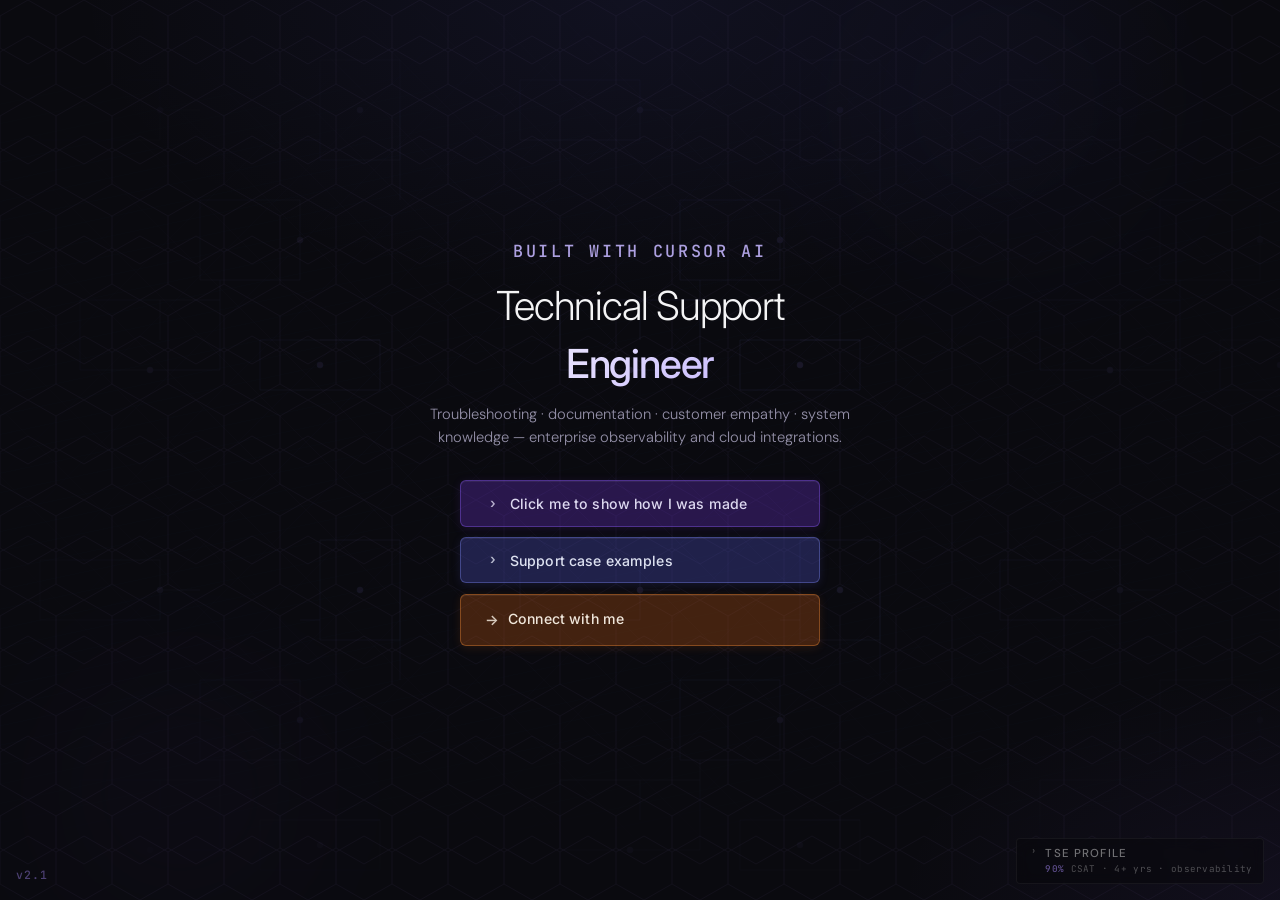
==== commit 83cb3414: "v2.1 - corner version and bg" ====
--- a/index.html
+++ b/index.html
@@ -8,7 +8,7 @@
 
     <meta name="viewport" content="width=device-width, initial-scale=1.0" />
 
-    <title>Technical Support Engineer — v2.0</title>
+    <title>Technical Support Engineer — v2.1</title>
 
     <link rel="preconnect" href="https://fonts.googleapis.com" />
 
@@ -22,26 +22,21 @@
 
     />
 
-    <link rel="stylesheet" href="style.css?v=2.0" />
+    <link rel="stylesheet" href="style.css?v=2.1" />
 
   </head>
 
   <body>
 
-    <div class="ai-bg" aria-hidden="true">
-
-      <div class="ai-orb ai-orb-1"></div>
-
-      <div class="ai-orb ai-orb-2"></div>
-
-      <div class="ai-orb ai-orb-3"></div>
-
-      <div class="ai-mesh"></div>
-
+    <div class="it-bg" aria-hidden="true">
+      <div class="it-circuit-layer"></div>
+      <div class="it-network-layer"></div>
+      <div class="it-data-flow"></div>
+      <div class="it-orb it-orb-1"></div>
+      <div class="it-orb it-orb-2"></div>
+      <div class="it-hex-layer"></div>
     </div>
 
-    <div class="grid-bg" aria-hidden="true"></div>
-
 
 
     <main class="page" id="page">
@@ -50,482 +45,464 @@
 
         <p class="hero-eyebrow">Built with Cursor AI</p>
 
-        <p class="version-badge" aria-label="Version 2.0">
-          <span class="version-live">
-            <span class="version-mark-group" aria-hidden="true">
-              <span class="v-cap">V</span>
-              <span class="version-cat-perch">
-                <span class="cat-glow-ledge" aria-hidden="true"></span>
-                <img
-                  src="assets/version-cat-ref.png"
-                  alt=""
-                  class="version-cat-img"
-                  width="120"
-                  height="48"
-                  decoding="async"
-                />
-              </span>
-            </span>
-            <span class="version-num">2.0</span>
+        <h1 class="greeting">
+
+          Technical Support <span class="name">Engineer</span>
+
+        </h1>
+
+        <p class="hero-sub">
+
+          Troubleshooting · documentation · customer empathy · system knowledge — enterprise
+
+          observability and cloud integrations.
+
+        </p>
+
+      </section>
+
+
+
+      <div class="cta-group">
+
+        <button
+
+          type="button"
+
+          class="btn btn-primary"
+
+          id="reveal-btn"
+
+          aria-expanded="false"
+
+          aria-controls="about-panel"
+
+        >
+
+          <span class="toggle-arrow" aria-hidden="true"></span>
+
+          <span class="btn-label">Click me to show how I was made</span>
+
+        </button>
+
+
+
+        <button
+
+          type="button"
+
+          class="btn btn-cases"
+
+          id="cases-btn"
+
+          aria-expanded="false"
+
+          aria-controls="cases-panel"
+
+        >
+
+          <span class="toggle-arrow" aria-hidden="true"></span>
+
+          <span class="btn-label">Support case examples</span>
+
+        </button>
+
+
+
+        <a href="contact.html" class="btn btn-connect">
+
+          <span class="btn-link-arrow" aria-hidden="true">→</span>
+
+          <span class="btn-label">Connect with me</span>
+
+        </a>
+
+      </div>
+
+
+
+      <section class="about-panel" id="about-panel" hidden>
+
+        <div class="about-inner panel-box">
+
+          <header class="about-header">
+
+            <h2>Built organically with Cursor</h2>
+
+            <p class="about-intro">
+
+              Scroll left to right — each box is a version in chronological order, from first idea to
+
+              where you are now.
+
+            </p>
+
+          </header>
+
+
+
+          <div class="timeline-track">
+
+            <div class="iteration-list" id="iteration-list"></div>
+
+          </div>
+
+
+
+          <footer class="git-footer">
+
+            <span class="tag">Git</span>
+
+            <p>
+
+              Commit as <code>v2.1 - corner version and it bg</code>, tag <code>v2.1</code>. Snapshot at
+
+              <code>versions/v2.1/</code>.
+
+            </p>
+
+          </footer>
+
+        </div>
+
+      </section>
+
+
+
+      <section class="cases-panel" id="cases-panel" hidden>
+
+        <div class="cases-inner panel-box">
+
+          <header class="cases-header">
+
+            <h2 id="cases-heading">Support case examples</h2>
+
+            <p class="cases-intro">
+
+              Real-world troubleshooting flows — expand a case, then walk through Ticket → Repro →
+
+              Root cause → Reply.
+
+            </p>
+
+          </header>
+
+          <div class="cases-list" id="cases-list"></div>
+
+        </div>
+
+      </section>
+
+    </main>
+
+
+
+    <aside class="credibility-corner" aria-label="Support track record">
+
+      <button
+
+        type="button"
+
+        class="credibility-toggle"
+
+        id="credibility-btn"
+
+        aria-expanded="false"
+
+        aria-controls="credibility-panel"
+
+      >
+
+        <span class="toggle-arrow" aria-hidden="true"></span>
+
+        <span class="credibility-label">
+
+          <span class="credibility-title">TSE Profile</span>
+
+          <span class="credibility-teaser">
+
+            <span class="credibility-stat">90%</span> CSAT · 4+ yrs · observability
+
           </span>
+
+        </span>
+
+      </button>
+
+      <div class="credibility-panel panel-box" id="credibility-panel" hidden>
+
+        <header class="stats-panel-header">
+
+          <h2 class="stats-panel-title">TSE Profile</h2>
+
+          <p class="stats-panel-sub">Skills, tools &amp; impact — anonymized overview</p>
+
+        </header>
+
+
+
+        <p class="stats-summary">
+
+          Technical support engineer focused on enterprise observability, cloud infrastructure, and
+
+          API integrations. Leads escalations, mentors peers, and coordinates with engineering and
+
+          account teams.
+
         </p>
 
-        <h1 class="greeting">
-
-          Technical Support <span class="name">Engineer</span>
-
-        </h1>
-
-        <p class="hero-sub">
-
-          Troubleshooting · documentation · customer empathy · system knowledge — enterprise
-
-          observability and cloud integrations.
-
-        </p>
-
-      </section>
-
-
-
-      <div class="cta-group">
-
-        <button
-
-          type="button"
-
-          class="btn btn-primary"
-
-          id="reveal-btn"
-
-          aria-expanded="false"
-
-          aria-controls="about-panel"
-
-        >
-
-          <span class="toggle-arrow" aria-hidden="true"></span>
-
-          <span class="btn-label">Click me to show how I was made</span>
-
-        </button>
-
-
-
-        <button
-
-          type="button"
-
-          class="btn btn-cases"
-
-          id="cases-btn"
-
-          aria-expanded="false"
-
-          aria-controls="cases-panel"
-
-        >
-
-          <span class="toggle-arrow" aria-hidden="true"></span>
-
-          <span class="btn-label">Support case examples</span>
-
-        </button>
-
-
-
-        <a href="contact.html" class="btn btn-connect">
-
-          <span class="btn-link-arrow" aria-hidden="true">→</span>
-
-          <span class="btn-label">Connect with me</span>
-
-        </a>
+
+
+        <div class="stat-band-inner">
+
+          <div class="stat-block">
+
+            <div class="stat-number">90%</div>
+
+            <div class="stat-label">Customer Satisfaction</div>
+
+          </div>
+
+          <div class="stat-divider" aria-hidden="true"></div>
+
+          <div class="stat-block">
+
+            <div class="stat-number">High</div>
+
+            <div class="stat-label">Ticket Volume</div>
+
+          </div>
+
+          <div class="stat-divider" aria-hidden="true"></div>
+
+          <div class="stat-block">
+
+            <div class="stat-number">4+ yrs</div>
+
+            <div class="stat-label">Support Engineering</div>
+
+          </div>
+
+        </div>
+
+
+
+        <section class="tse-section" aria-label="Core skills">
+
+          <h3 class="stats-highlights-title">Skills that power solutions</h3>
+
+          <div class="tse-skills-orbit">
+
+            <div class="tse-skill-chip"><span class="tse-skill-icon">⌕</span> Troubleshooting</div>
+
+            <div class="tse-skill-chip"><span class="tse-skill-icon">♥</span> Customer empathy</div>
+
+            <div class="tse-skill-chip"><span class="tse-skill-icon">✦</span> Problem solving</div>
+
+            <div class="tse-skill-chip"><span class="tse-skill-icon">▤</span> Documentation</div>
+
+            <div class="tse-skill-chip"><span class="tse-skill-icon">◈</span> Communication</div>
+
+            <div class="tse-skill-chip"><span class="tse-skill-icon">⬡</span> System knowledge</div>
+
+          </div>
+
+        </section>
+
+
+
+        <section class="tse-section" aria-label="Experience">
+
+          <h3 class="stats-highlights-title">Experience</h3>
+
+          <ul class="tse-experience-list">
+
+            <li class="tse-exp-item">
+
+              <span class="tse-exp-dot" aria-hidden="true"></span>
+
+              <div>
+
+                <strong>Technical Support Engineer</strong>
+
+                <span>Enterprise observability · escalations · mentoring</span>
+
+              </div>
+
+            </li>
+
+            <li class="tse-exp-item">
+
+              <span class="tse-exp-dot" aria-hidden="true"></span>
+
+              <div>
+
+                <strong>Support Specialist</strong>
+
+                <span>Cloud integrations · API troubleshooting · KB authoring</span>
+
+              </div>
+
+            </li>
+
+            <li class="tse-exp-item">
+
+              <span class="tse-exp-dot" aria-hidden="true"></span>
+
+              <div>
+
+                <strong>IT Service Desk</strong>
+
+                <span>Incident triage · remote support · customer communication</span>
+
+              </div>
+
+            </li>
+
+          </ul>
+
+        </section>
+
+
+
+        <section class="tse-section" aria-label="Tools">
+
+          <h3 class="stats-highlights-title">Tools you use</h3>
+
+          <div class="tse-tools-grid">
+
+            <div class="tse-tool-tile">ServiceNow</div>
+
+            <div class="tse-tool-tile">Jira</div>
+
+            <div class="tse-tool-tile">Zendesk</div>
+
+            <div class="tse-tool-tile">Salesforce</div>
+
+            <div class="tse-tool-tile">Microsoft 365</div>
+
+            <div class="tse-tool-tile">Slack</div>
+
+            <div class="tse-tool-tile">Teams</div>
+
+            <div class="tse-tool-tile">Remote tools</div>
+
+          </div>
+
+        </section>
+
+
+
+        <section class="tse-section" aria-label="Achievements">
+
+          <h3 class="stats-highlights-title">Achievements that count</h3>
+
+          <div class="tse-achievements">
+
+            <div class="tse-achievement">
+
+              <span class="tse-achievement-icon" aria-hidden="true">▮</span>
+
+              <div class="tse-achievement-body">
+
+                <strong>90% CSAT</strong>
+
+                <span>Consistent customer satisfaction scores</span>
+
+              </div>
+
+            </div>
+
+            <div class="tse-achievement">
+
+              <span class="tse-achievement-icon" aria-hidden="true">◷</span>
+
+              <div class="tse-achievement-body">
+
+                <strong>Faster resolution</strong>
+
+                <span>Team KB &amp; documentation improvements</span>
+
+              </div>
+
+            </div>
+
+            <div class="tse-achievement">
+
+              <span class="tse-achievement-icon" aria-hidden="true">◎</span>
+
+              <div class="tse-achievement-body">
+
+                <strong>High volume</strong>
+
+                <span>Enterprise-scale ticket throughput</span>
+
+              </div>
+
+            </div>
+
+          </div>
+
+        </section>
+
+
+
+        <section class="stats-highlights tse-section" aria-label="Technical stack">
+
+          <h3 class="stats-highlights-title">Technical stack</h3>
+
+          <ul class="stats-highlights-list">
+
+            <li>Log platforms, search &amp; analytics, metrics, tracing</li>
+
+            <li>Kubernetes, YAML / Helm, Linux, cloud object storage</li>
+
+            <li>API integration, microservices, SQL, Agile workflows</li>
+
+          </ul>
+
+        </section>
+
+
+
+        <h3 class="stats-highlights-title stats-reviews-title">Customer reviews</h3>
+
+        <div class="stat-quotes">
+
+          <blockquote class="stat-quote">
+
+            "Did a fantastic job getting my logs parsed into usable fields. Quick, easy, and awesome work."
+
+            <cite>— <span class="egg-verified-hit" data-egg-verified="1" tabindex="0" role="button">Verified</span> customer</cite>
+
+          </blockquote>
+
+          <blockquote class="stat-quote">
+
+            "Extremely attentive and resolved my problem in just a few minutes."
+
+            <cite>— <span class="egg-verified-hit" data-egg-verified="2" tabindex="0" role="button">Verified</span> survey</cite>
+
+          </blockquote>
+
+          <blockquote class="stat-quote">
+
+            "Technical support was excellent. Took the time to understand the issue and got to the right solution."
+
+            <cite>— <span class="egg-verified-hit" data-egg-verified="3" tabindex="0" role="button">Verified</span> customer</cite>
+
+          </blockquote>
+
+        </div>
 
       </div>
 
-
-
-      <section class="about-panel" id="about-panel" hidden>
-
-        <div class="about-inner panel-box">
-
-          <header class="about-header">
-
-            <h2>Built organically with Cursor</h2>
-
-            <p class="about-intro">
-
-              Scroll left to right — each box is a version in chronological order, from first idea to
-
-              where you are now.
-
-            </p>
-
-          </header>
-
-
-
-          <div class="timeline-track">
-
-            <div class="iteration-list" id="iteration-list"></div>
-
-          </div>
-
-
-
-          <footer class="git-footer">
-
-            <span class="tag">Git</span>
-
-            <p>
-
-              Commit as <code>v2.0 - version cat and ruby case</code>, tag <code>v2.0</code>. Snapshot at
-
-              <code>versions/v2.0/</code>.
-
-            </p>
-
-          </footer>
-
-        </div>
-
-      </section>
-
-
-
-      <section class="cases-panel" id="cases-panel" hidden>
-
-        <div class="cases-inner panel-box">
-
-          <header class="cases-header">
-
-            <h2 id="cases-heading">Support case examples</h2>
-
-            <p class="cases-intro">
-
-              Real-world troubleshooting flows — expand a case, then walk through Ticket → Repro →
-
-              Root cause → Reply.
-
-            </p>
-
-          </header>
-
-          <div class="cases-list" id="cases-list"></div>
-
-        </div>
-
-      </section>
-
-    </main>
-
-
-
-    <aside class="credibility-corner" aria-label="Support track record">
-
-      <button
-
-        type="button"
-
-        class="credibility-toggle"
-
-        id="credibility-btn"
-
-        aria-expanded="false"
-
-        aria-controls="credibility-panel"
-
-      >
-
-        <span class="toggle-arrow" aria-hidden="true"></span>
-
-        <span class="credibility-label">
-
-          <span class="credibility-title">TSE Profile</span>
-
-          <span class="credibility-teaser">
-
-            <span class="credibility-stat">90%</span> CSAT · 4+ yrs · observability
-
-          </span>
-
-        </span>
-
-      </button>
-
-      <div class="credibility-panel panel-box" id="credibility-panel" hidden>
-
-        <header class="stats-panel-header">
-
-          <h2 class="stats-panel-title">TSE Profile</h2>
-
-          <p class="stats-panel-sub">Skills, tools &amp; impact — anonymized overview</p>
-
-        </header>
-
-
-
-        <p class="stats-summary">
-
-          Technical support engineer focused on enterprise observability, cloud infrastructure, and
-
-          API integrations. Leads escalations, mentors peers, and coordinates with engineering and
-
-          account teams.
-
-        </p>
-
-
-
-        <div class="stat-band-inner">
-
-          <div class="stat-block">
-
-            <div class="stat-number">90%</div>
-
-            <div class="stat-label">Customer Satisfaction</div>
-
-          </div>
-
-          <div class="stat-divider" aria-hidden="true"></div>
-
-          <div class="stat-block">
-
-            <div class="stat-number">High</div>
-
-            <div class="stat-label">Ticket Volume</div>
-
-          </div>
-
-          <div class="stat-divider" aria-hidden="true"></div>
-
-          <div class="stat-block">
-
-            <div class="stat-number">4+ yrs</div>
-
-            <div class="stat-label">Support Engineering</div>
-
-          </div>
-
-        </div>
-
-
-
-        <section class="tse-section" aria-label="Core skills">
-
-          <h3 class="stats-highlights-title">Skills that power solutions</h3>
-
-          <div class="tse-skills-orbit">
-
-            <div class="tse-skill-chip"><span class="tse-skill-icon">⌕</span> Troubleshooting</div>
-
-            <div class="tse-skill-chip"><span class="tse-skill-icon">♥</span> Customer empathy</div>
-
-            <div class="tse-skill-chip"><span class="tse-skill-icon">✦</span> Problem solving</div>
-
-            <div class="tse-skill-chip"><span class="tse-skill-icon">▤</span> Documentation</div>
-
-            <div class="tse-skill-chip"><span class="tse-skill-icon">◈</span> Communication</div>
-
-            <div class="tse-skill-chip"><span class="tse-skill-icon">⬡</span> System knowledge</div>
-
-          </div>
-
-        </section>
-
-
-
-        <section class="tse-section" aria-label="Experience">
-
-          <h3 class="stats-highlights-title">Experience</h3>
-
-          <ul class="tse-experience-list">
-
-            <li class="tse-exp-item">
-
-              <span class="tse-exp-dot" aria-hidden="true"></span>
-
-              <div>
-
-                <strong>Technical Support Engineer</strong>
-
-                <span>Enterprise observability · escalations · mentoring</span>
-
-              </div>
-
-            </li>
-
-            <li class="tse-exp-item">
-
-              <span class="tse-exp-dot" aria-hidden="true"></span>
-
-              <div>
-
-                <strong>Support Specialist</strong>
-
-                <span>Cloud integrations · API troubleshooting · KB authoring</span>
-
-              </div>
-
-            </li>
-
-            <li class="tse-exp-item">
-
-              <span class="tse-exp-dot" aria-hidden="true"></span>
-
-              <div>
-
-                <strong>IT Service Desk</strong>
-
-                <span>Incident triage · remote support · customer communication</span>
-
-              </div>
-
-            </li>
-
-          </ul>
-
-        </section>
-
-
-
-        <section class="tse-section" aria-label="Tools">
-
-          <h3 class="stats-highlights-title">Tools you use</h3>
-
-          <div class="tse-tools-grid">
-
-            <div class="tse-tool-tile">ServiceNow</div>
-
-            <div class="tse-tool-tile">Jira</div>
-
-            <div class="tse-tool-tile">Zendesk</div>
-
-            <div class="tse-tool-tile">Salesforce</div>
-
-            <div class="tse-tool-tile">Microsoft 365</div>
-
-            <div class="tse-tool-tile">Slack</div>
-
-            <div class="tse-tool-tile">Teams</div>
-
-            <div class="tse-tool-tile">Remote tools</div>
-
-          </div>
-
-        </section>
-
-
-
-        <section class="tse-section" aria-label="Achievements">
-
-          <h3 class="stats-highlights-title">Achievements that count</h3>
-
-          <div class="tse-achievements">
-
-            <div class="tse-achievement">
-
-              <span class="tse-achievement-icon" aria-hidden="true">▮</span>
-
-              <div class="tse-achievement-body">
-
-                <strong>90% CSAT</strong>
-
-                <span>Consistent customer satisfaction scores</span>
-
-              </div>
-
-            </div>
-
-            <div class="tse-achievement">
-
-              <span class="tse-achievement-icon" aria-hidden="true">◷</span>
-
-              <div class="tse-achievement-body">
-
-                <strong>Faster resolution</strong>
-
-                <span>Team KB &amp; documentation improvements</span>
-
-              </div>
-
-            </div>
-
-            <div class="tse-achievement">
-
-              <span class="tse-achievement-icon" aria-hidden="true">◎</span>
-
-              <div class="tse-achievement-body">
-
-                <strong>High volume</strong>
-
-                <span>Enterprise-scale ticket throughput</span>
-
-              </div>
-
-            </div>
-
-          </div>
-
-        </section>
-
-
-
-        <section class="stats-highlights tse-section" aria-label="Technical stack">
-
-          <h3 class="stats-highlights-title">Technical stack</h3>
-
-          <ul class="stats-highlights-list">
-
-            <li>Log platforms, search &amp; analytics, metrics, tracing</li>
-
-            <li>Kubernetes, YAML / Helm, Linux, cloud object storage</li>
-
-            <li>API integration, microservices, SQL, Agile workflows</li>
-
-          </ul>
-
-        </section>
-
-
-
-        <h3 class="stats-highlights-title stats-reviews-title">Customer reviews</h3>
-
-        <div class="stat-quotes">
-
-          <blockquote class="stat-quote">
-
-            "Did a fantastic job getting my logs parsed into usable fields. Quick, easy, and awesome work."
-
-            <cite>— <span class="egg-verified-hit" data-egg-verified="1" tabindex="0" role="button">Verified</span> customer</cite>
-
-          </blockquote>
-
-          <blockquote class="stat-quote">
-
-            "Extremely attentive and resolved my problem in just a few minutes."
-
-            <cite>— <span class="egg-verified-hit" data-egg-verified="2" tabindex="0" role="button">Verified</span> survey</cite>
-
-          </blockquote>
-
-          <blockquote class="stat-quote">
-
-            "Technical support was excellent. Took the time to understand the issue and got to the right solution."
-
-            <cite>— <span class="egg-verified-hit" data-egg-verified="3" tabindex="0" role="button">Verified</span> customer</cite>
-
-          </blockquote>
-
-        </div>
-
-      </div>
-
     </aside>
 
-    <script src="app.js?v=2.0"></script>
-    <script src="easter-egg-sequence.js?v=2.0"></script>
+    <p class="version-corner" aria-label="Current version 2.1">v2.1</p>
+
+    <script src="app.js?v=2.1"></script>
+    <script src="easter-egg-sequence.js?v=2.1"></script>
 
   </body>
 
--- a/style.css
+++ b/style.css
@@ -65,86 +65,105 @@
   overflow-x: hidden;
 }
 
-/* Subtle AI / tech atmosphere */
-.ai-bg {
+/* IT infrastructure atmosphere */
+.it-bg {
   position: fixed;
   inset: 0;
   pointer-events: none;
   overflow: hidden;
   z-index: 0;
-}
-
-.ai-orb {
+  background:
+    radial-gradient(ellipse 80% 60% at 50% 0%, rgba(99, 102, 241, 0.08), transparent 55%),
+    radial-gradient(ellipse 60% 50% at 100% 100%, rgba(139, 92, 246, 0.06), transparent 50%),
+    var(--bg);
+}
+
+.it-circuit-layer {
+  position: absolute;
+  inset: 0;
+  opacity: 0.14;
+  background-image:
+    linear-gradient(90deg, transparent 49.5%, rgba(129, 140, 248, 0.35) 50%, transparent 50.5%),
+    linear-gradient(0deg, transparent 49.5%, rgba(129, 140, 248, 0.25) 50%, transparent 50.5%),
+    linear-gradient(45deg, transparent 49.7%, rgba(167, 139, 250, 0.2) 50%, transparent 50.3%),
+    linear-gradient(-45deg, transparent 49.7%, rgba(99, 102, 241, 0.18) 50%, transparent 50.3%);
+  background-size: 48px 48px, 48px 48px, 68px 68px, 68px 68px;
+  mask-image: radial-gradient(ellipse 85% 75% at 50% 45%, black 15%, transparent 78%);
+}
+
+.it-network-layer {
+  position: absolute;
+  inset: 0;
+  opacity: 0.22;
+  background-image: url("data:image/svg+xml,%3Csvg xmlns='http://www.w3.org/2000/svg' width='480' height='480' viewBox='0 0 480 480'%3E%3Cg fill='none' stroke='%23818cf8' stroke-width='0.6' opacity='0.55'%3E%3Cpath d='M40 80h120v60H40z M200 200h100v80h-100z M320 60h80v100h-80z M80 300h140v70H80z M260 340h120v50H260z'/%3E%3Cpath d='M160 110h40 M300 140h20 M400 110v90 M220 280v20 M160 300v40 M380 340h-60'/%3E%3Ccircle cx='160' cy='110' r='3' fill='%23a78bfa'/%3E%3Ccircle cx='300' cy='240' r='3' fill='%23a78bfa'/%3E%3Ccircle cx='360' cy='110' r='3' fill='%23a78bfa'/%3E%3Ccircle cx='150' cy='370' r='3' fill='%23a78bfa'/%3E%3Ccircle cx='320' cy='365' r='3' fill='%23a78bfa'/%3E%3C/g%3E%3C/svg%3E");
+  background-size: 480px 480px;
+  animation: it-pan 90s linear infinite;
+  mask-image: radial-gradient(ellipse 90% 80% at 50% 50%, black 10%, transparent 75%);
+}
+
+.it-data-flow {
+  position: absolute;
+  inset: 0;
+  opacity: 0.18;
+  background: repeating-linear-gradient(
+    -12deg,
+    transparent,
+    transparent 18px,
+    rgba(56, 189, 248, 0.06) 18px,
+    rgba(56, 189, 248, 0.06) 19px
+  );
+  animation: it-flow 24s linear infinite;
+  mask-image: linear-gradient(180deg, transparent, black 20%, black 80%, transparent);
+}
+
+.it-hex-layer {
+  position: absolute;
+  inset: 0;
+  opacity: 0.06;
+  background-image: url("data:image/svg+xml,%3Csvg xmlns='http://www.w3.org/2000/svg' width='56' height='100' viewBox='0 0 56 100'%3E%3Cpath d='M28 0 L56 16 V48 L28 64 L0 48 V16 Z M28 36 L56 52 V84 L28 100 L0 84 V52 Z' fill='none' stroke='%23a78bfa' stroke-width='0.8'/%3E%3C/svg%3E");
+  background-size: 56px 100px;
+}
+
+.it-orb {
   position: absolute;
   border-radius: 50%;
-  filter: blur(80px);
-  opacity: 0.35;
-  animation: orb-drift 18s ease-in-out infinite;
-}
-
-.ai-orb-1 {
-  width: 460px;
-  height: 460px;
-  top: -10%;
-  left: 10%;
-  background: radial-gradient(circle, rgba(139, 92, 246, 0.22) 0%, transparent 70%);
-  animation-delay: 0s;
-}
-
-.ai-orb-2 {
-  width: 400px;
-  height: 400px;
-  bottom: 8%;
-  right: 8%;
-  background: radial-gradient(circle, rgba(99, 102, 241, 0.18) 0%, transparent 70%);
-  animation-delay: -6s;
-  animation-duration: 22s;
-}
-
-.ai-orb-3 {
-  width: 320px;
-  height: 320px;
-  top: 42%;
-  left: 52%;
-  background: radial-gradient(circle, rgba(167, 139, 250, 0.12) 0%, transparent 70%);
-  animation-delay: -12s;
-  animation-duration: 20s;
+  filter: blur(90px);
+  opacity: 0.3;
+  animation: orb-drift 22s ease-in-out infinite;
+}
+
+.it-orb-1 {
+  width: 420px;
+  height: 420px;
+  top: -12%;
+  right: 5%;
+  background: radial-gradient(circle, rgba(99, 102, 241, 0.2) 0%, transparent 70%);
+}
+
+.it-orb-2 {
+  width: 360px;
+  height: 360px;
+  bottom: -8%;
+  left: 0;
+  background: radial-gradient(circle, rgba(139, 92, 246, 0.16) 0%, transparent 70%);
+  animation-delay: -8s;
+  animation-duration: 26s;
+}
+
+@keyframes it-pan {
+  from { transform: translate(0, 0); }
+  to { transform: translate(-120px, -80px); }
+}
+
+@keyframes it-flow {
+  from { transform: translateX(0); }
+  to { transform: translateX(-40px); }
 }
 
 @keyframes orb-drift {
   0%, 100% { transform: translate(0, 0) scale(1); }
-  33% { transform: translate(24px, -18px) scale(1.04); }
-  66% { transform: translate(-16px, 12px) scale(0.97); }
-}
-
-.ai-mesh {
-  position: absolute;
-  inset: 0;
-  opacity: 0.05;
-  background-image:
-    radial-gradient(circle at 20% 30%, rgba(139, 92, 246, 0.9) 1px, transparent 1px),
-    radial-gradient(circle at 60% 70%, rgba(99, 102, 241, 0.8) 1px, transparent 1px),
-    radial-gradient(circle at 80% 20%, rgba(167, 139, 250, 0.7) 1px, transparent 1px);
-  background-size: 120px 120px, 160px 160px, 200px 200px;
-  animation: mesh-shift 30s linear infinite;
-}
-
-@keyframes mesh-shift {
-  from { transform: translate(0, 0); }
-  to { transform: translate(-40px, -30px); }
-}
-
-.grid-bg {
-  position: fixed;
-  inset: 0;
-  z-index: 0;
-  background-image:
-    linear-gradient(var(--border) 1px, transparent 1px),
-    linear-gradient(90deg, var(--border) 1px, transparent 1px);
-  background-size: 64px 64px;
-  mask-image: radial-gradient(ellipse 70% 60% at 50% 40%, black 20%, transparent 75%);
-  pointer-events: none;
-  opacity: 0.7;
+  33% { transform: translate(20px, -14px) scale(1.03); }
+  66% { transform: translate(-12px, 10px) scale(0.98); }
 }
 
 .page {
@@ -178,99 +197,20 @@
   text-align: center;
 }
 
-/* Version badge — V + cat, no pill outline */
-.version-badge {
-  margin: 0 0 1.35rem;
-  padding: 0;
-  border: none;
-  background: none;
-}
-
-.version-live {
-  display: inline-flex;
-  align-items: center;
-  gap: 0.5rem;
-  line-height: 1;
-}
-
-.version-mark-group {
-  display: inline-flex;
-  align-items: flex-end;
-  gap: 0.05rem;
-  position: relative;
-  padding-bottom: 0.15rem;
-}
-
-.version-mark-group::after {
-  content: "";
-  position: absolute;
-  bottom: 0;
-  left: -0.15rem;
-  right: 0.2rem;
-  height: 2px;
-  background: linear-gradient(90deg, transparent, rgba(56, 189, 248, 0.35), transparent);
-  border-radius: 1px;
+/* Version stamp — bottom left */
+.version-corner {
+  position: fixed;
+  bottom: 1rem;
+  left: 1rem;
+  z-index: 10;
+  margin: 0;
+  font-family: var(--mono);
+  font-size: 0.72rem;
+  font-weight: 500;
+  letter-spacing: 0.08em;
+  text-transform: lowercase;
+  color: rgba(167, 139, 250, 0.42);
   pointer-events: none;
-}
-
-.v-cap {
-  font-family: var(--mono);
-  font-size: 1.65rem;
-  font-weight: 700;
-  line-height: 1;
-  letter-spacing: -0.04em;
-  color: transparent;
-  background: linear-gradient(165deg, #93c5fd 0%, #38bdf8 45%, #818cf8 100%);
-  -webkit-background-clip: text;
-  background-clip: text;
-  filter: drop-shadow(0 2px 8px rgba(56, 189, 248, 0.22));
-  margin-bottom: 0.1rem;
-  margin-right: -0.15rem;
-}
-
-.version-cat-perch {
-  position: relative;
-  width: 40px;
-  height: 38px;
-  overflow: hidden;
-  flex-shrink: 0;
-  margin-bottom: -0.05rem;
-}
-
-.cat-glow-ledge {
-  position: absolute;
-  bottom: 1px;
-  left: 54%;
-  transform: translateX(-50%);
-  width: 28px;
-  height: 4px;
-  border-radius: 50%;
-  background: radial-gradient(ellipse, rgba(56, 189, 248, 0.6), transparent 72%);
-  box-shadow: 0 0 14px rgba(56, 189, 248, 0.4);
-  pointer-events: none;
-  z-index: 0;
-}
-
-.version-cat-img {
-  position: relative;
-  z-index: 1;
-  display: block;
-  height: 38px;
-  width: 132px;
-  max-width: none;
-  object-fit: cover;
-  object-position: 11% 48%;
-  filter: saturate(0.94) brightness(1.03) contrast(1.04);
-  pointer-events: none;
-  user-select: none;
-}
-
-.version-num {
-  font-family: var(--mono);
-  font-size: 1.05rem;
-  font-weight: 500;
-  letter-spacing: 0.06em;
-  color: rgba(228, 228, 231, 0.92);
   animation: version-hop 5s ease-in-out infinite;
 }
 
@@ -1620,10 +1560,11 @@
 }
 
 @media (prefers-reduced-motion: reduce) {
-  .ai-orb,
-  .ai-mesh,
+  .it-orb,
+  .it-network-layer,
+  .it-data-flow,
   .greeting .name,
-  .version-num {
+  .version-corner {
     animation: none;
   }
 
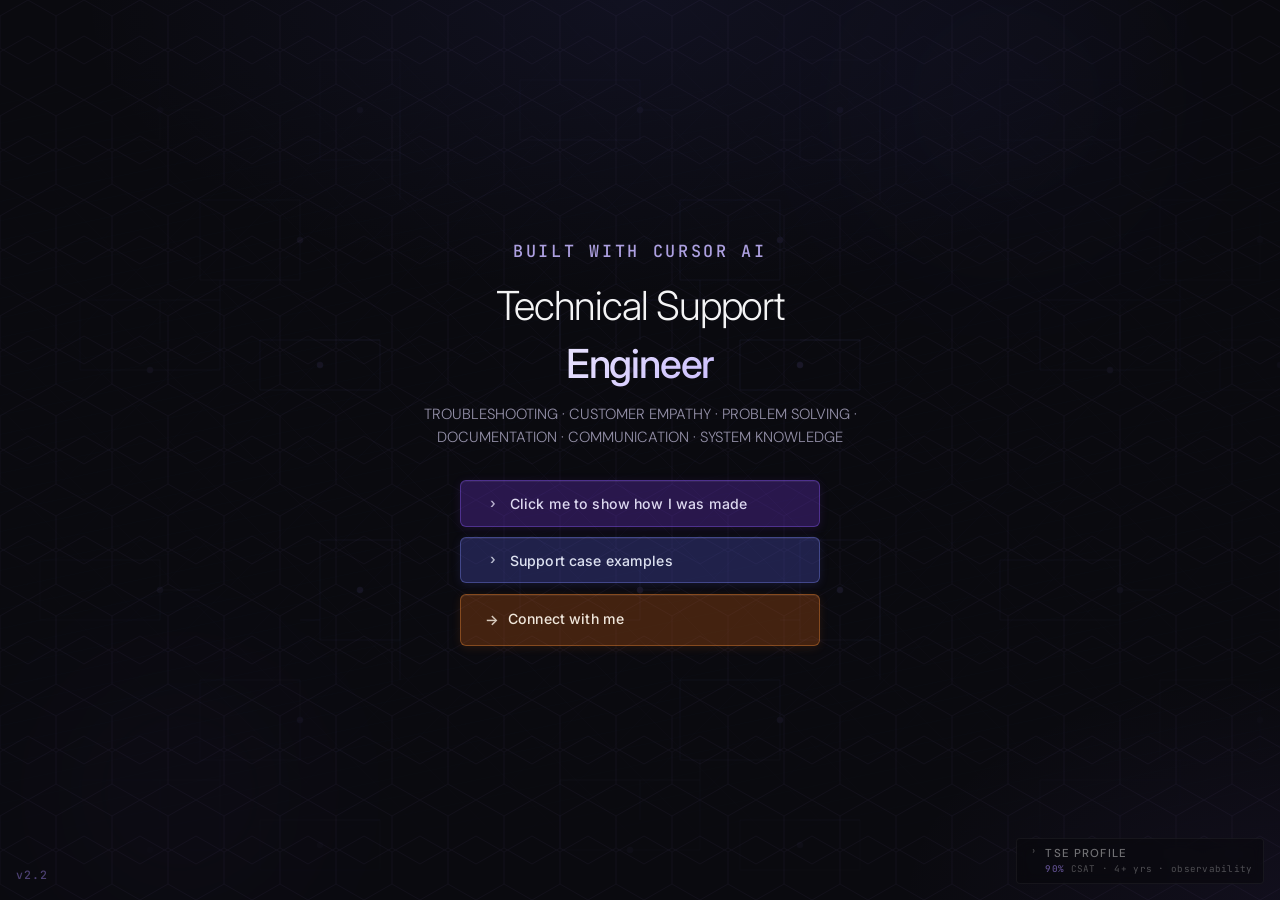
==== commit afd82632: "v2.2" ====
--- a/index.html
+++ b/index.html
@@ -22,7 +22,7 @@
 
     />
 
-    <link rel="stylesheet" href="style.css?v=2.1" />
+    <link rel="stylesheet" href="style.css?v=2.2" />
 
   </head>
 
@@ -52,11 +52,7 @@
         </h1>
 
         <p class="hero-sub">
-
-          Troubleshooting · documentation · customer empathy · system knowledge — enterprise
-
-          observability and cloud integrations.
-
+          TROUBLESHOOTING · CUSTOMER EMPATHY · PROBLEM SOLVING · DOCUMENTATION · COMMUNICATION · SYSTEM KNOWLEDGE
         </p>
 
       </section>
@@ -499,10 +495,10 @@
 
     </aside>
 
-    <p class="version-corner" aria-label="Current version 2.1">v2.1</p>
-
-    <script src="app.js?v=2.1"></script>
-    <script src="easter-egg-sequence.js?v=2.1"></script>
+    <p class="version-corner" aria-label="Current version 2.2">v2.2</p>
+
+    <script src="app.js?v=2.2"></script>
+    <script src="easter-egg-sequence.js?v=2.2"></script>
 
   </body>
 
--- a/style.css
+++ b/style.css
@@ -1347,6 +1347,107 @@
   letter-spacing: 0.04em;
 }
 
+.mock-btn.orange {
+  background: #f97316;
+  color: #431407;
+  border-radius: 3px;
+  font-weight: 500;
+}
+
+.mock-btn.ghost-soft {
+  background: rgba(34, 211, 238, 0.15);
+  color: #67e8f9;
+  border: 1px solid rgba(34, 211, 238, 0.25);
+  border-radius: 3px;
+}
+
+.mock-skill-row {
+  display: flex;
+  gap: 0.25rem;
+  justify-content: center;
+  margin: 0.3rem 0;
+}
+
+.mock-skill-row span {
+  width: 0.65rem;
+  height: 0.65rem;
+  border-radius: 50%;
+  background: rgba(139, 92, 246, 0.35);
+  border: 1px solid rgba(167, 139, 250, 0.4);
+}
+
+.mock-tag-row {
+  display: flex;
+  gap: 0.25rem;
+  justify-content: center;
+  margin-top: 0.35rem;
+}
+
+.mock-tag-row span {
+  font-family: var(--mono);
+  font-size: 0.4rem;
+  color: #c4b5fd;
+  letter-spacing: 0.04em;
+}
+
+.mock-version-row {
+  display: flex;
+  align-items: center;
+  justify-content: center;
+  gap: 0.15rem;
+  margin: 0.35rem 0;
+  font-family: var(--mono);
+  font-size: 0.55rem;
+  color: #22d3ee;
+}
+
+.mock-cat-dot {
+  width: 0.45rem;
+  height: 0.45rem;
+  border-radius: 50%;
+  background: #f97316;
+}
+
+.mock-it-bg-strip {
+  height: 0.5rem;
+  margin: 0.35rem auto;
+  max-width: 85%;
+  border-radius: 2px;
+  background: linear-gradient(
+    90deg,
+    rgba(34, 211, 238, 0.15) 0%,
+    rgba(139, 92, 246, 0.2) 50%,
+    rgba(34, 211, 238, 0.1) 100%
+  );
+}
+
+.mock-corner-tag {
+  position: absolute;
+  left: 0.35rem;
+  bottom: 0.35rem;
+  font-family: var(--mono);
+  font-size: 0.42rem;
+  color: rgba(167, 139, 250, 0.85);
+  letter-spacing: 0.04em;
+}
+
+.mock-card.dark {
+  position: relative;
+}
+
+.contact-maintenance {
+  margin: 0;
+  padding: 0.75rem 1rem;
+  font-size: 0.95rem;
+  font-weight: 500;
+  text-align: center;
+  color: #fde68a;
+  background: rgba(245, 158, 11, 0.1);
+  border: 1px solid rgba(245, 158, 11, 0.28);
+  border-radius: 6px;
+  line-height: 1.5;
+}
+
 /* Support case examples */
 .cases-inner {
   background: linear-gradient(180deg, var(--case-accent) 0%, var(--surface) 35%);
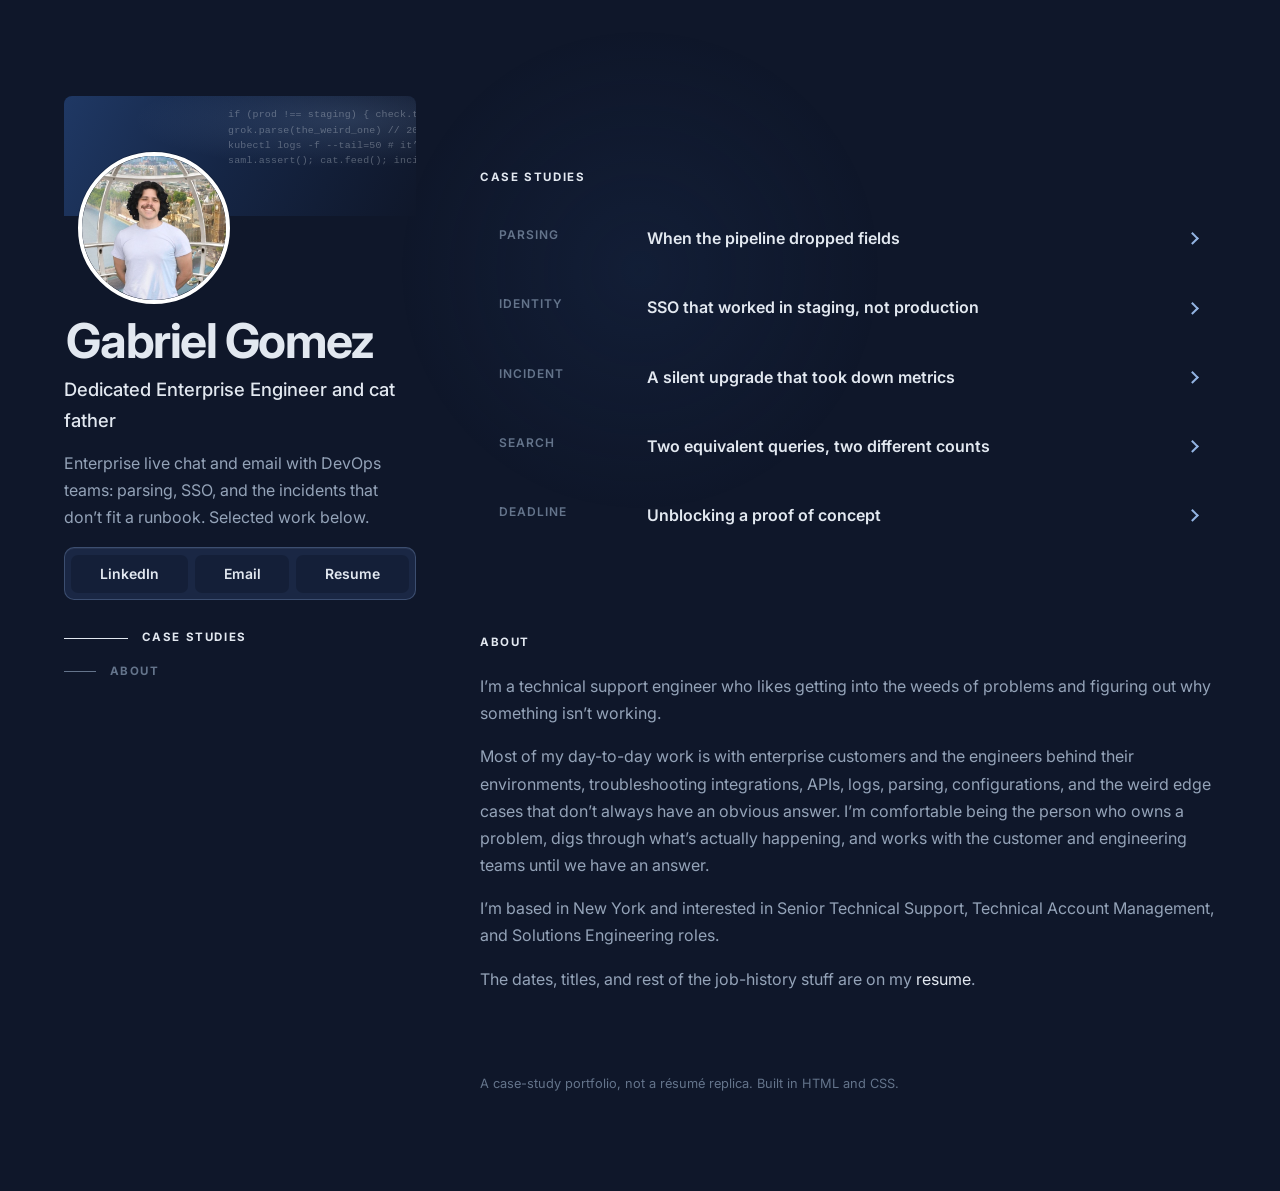
==== commit 19b84687: "Publish case-study portfolio as the GitHub Pages site. Co-authored-by: Cursor <cursoragent@cursor.co" ====
--- a/index.html
+++ b/index.html
@@ -1,506 +1,206 @@
 <!DOCTYPE html>
-
 <html lang="en">
-
   <head>
-
-    <meta charset="UTF-8" />
-
-    <meta name="viewport" content="width=device-width, initial-scale=1.0" />
-
-    <title>Technical Support Engineer — v2.1</title>
-
+    <meta charset="utf-8" />
+    <meta name="viewport" content="width=device-width, initial-scale=1" />
+    <title>Gabriel Gomez — Case studies</title>
+    <meta
+      name="description"
+      content="Case studies from enterprise observability support: log parsing, SSO, and production incidents at Logz.io."
+    />
+    <meta property="og:type" content="website" />
+    <meta property="og:title" content="Gabriel Gomez — Case studies" />
+    <meta
+      property="og:description"
+      content="Selected work from enterprise SaaS support — parsing pipelines, identity, and incidents, not a resume replica."
+    />
+    <meta property="og:image" content="assets/og-image.png" />
+    <meta name="twitter:card" content="summary_large_image" />
+    <link rel="icon" href="favicon.svg" type="image/svg+xml" />
+    <link rel="icon" href="assets/favicon.png" type="image/png" />
     <link rel="preconnect" href="https://fonts.googleapis.com" />
-
     <link rel="preconnect" href="https://fonts.gstatic.com" crossorigin />
-
-    <link
-
-      href="https://fonts.googleapis.com/css2?family=DM+Sans:ital,opsz,wght@0,9..40,400;0,9..40,500;1,9..40,400&family=Inter:wght@300;400;500;600&family=JetBrains+Mono:wght@400;500&family=Source+Serif+4:ital,opsz,wght@0,8..60,400;0,8..60,500;1,8..60,400&display=swap"
-
-      rel="stylesheet"
-
-    />
-
-    <link rel="stylesheet" href="style.css?v=2.2" />
-
+    <link href="https://fonts.googleapis.com/css2?family=Inter:wght@400;500;600;700&display=swap" rel="stylesheet" />
+    <link rel="stylesheet" href="css/styles.css" />
   </head>
-
   <body>
-
-    <div class="it-bg" aria-hidden="true">
-      <div class="it-circuit-layer"></div>
-      <div class="it-network-layer"></div>
-      <div class="it-data-flow"></div>
-      <div class="it-orb it-orb-1"></div>
-      <div class="it-orb it-orb-2"></div>
-      <div class="it-hex-layer"></div>
+    <div id="spotlight" aria-hidden="true"></div>
+    <a class="skip" href="#content">Skip to content</a>
+
+    <div class="layout">
+      <header class="intro">
+        <div class="intro-top">
+          <div class="linkedin-head">
+            <div class="banner" aria-hidden="true">
+              <p>if (prod !== staging) { check.the.certs(); follow.the.token(); }</p>
+              <p>grok.parse(the_weird_one) // 2000 fields. one of them is lying.</p>
+              <p>kubectl logs -f --tail=50  # it’s never just the agent</p>
+              <p>saml.assert(); cat.feed(); incident.own(); ship.again();</p>
+            </div>
+            <div class="portrait-wrap">
+              <img
+                class="portrait"
+                src="assets/portrait.jpg?v=4"
+                alt="Portrait of Gabriel Gomez"
+                width="152"
+                height="152"
+              />
+            </div>
+          </div>
+          <h1>Gabriel Gomez</h1>
+          <h2>Dedicated Enterprise Engineer and cat father</h2>
+          <p class="lede">
+            Enterprise live chat and email with DevOps teams: parsing, SSO, and the incidents that don’t fit a runbook. Selected work below.
+          </p>
+          <nav class="contact-bar" aria-label="Contact">
+            <a href="https://www.linkedin.com/in/gabriel-gz/" target="_blank" rel="noopener noreferrer">LinkedIn</a>
+            <a href="contact.html">Email</a>
+            <a href="assets/resume.pdf" target="_blank" rel="noopener noreferrer">Resume</a>
+          </nav>
+          <nav class="jump" aria-label="In-page jump links">
+            <a href="#cases" data-section="cases">Case studies</a>
+            <a href="#about" data-section="about">About</a>
+          </nav>
+        </div>
+      </header>
+
+      <main id="content">
+        <section id="cases" aria-label="Case studies">
+          <h2 class="section-label">Case studies</h2>
+          <ul class="cases">
+            <li>
+              <article class="card case-card">
+                <p class="when">Parsing</p>
+                <details>
+                  <summary>
+                    <h3>When the pipeline dropped fields</h3>
+                    <span class="chevron" aria-hidden="true"></span>
+                  </summary>
+                  <div class="case-body">
+                    <p>
+                      DevOps would ship logs that looked fine in the agent and vanished or mapped wrong in the index — <code>_grokparsefailure</code>, JSON strings where objects should be, timestamps in the wrong field, the 2000-field ceiling. I authored and debugged grok, key-value, and Sawmill rules, remapped indexes, and tuned a 21k+ SpanMetrics cardinality case so ingest was trustworthy again.
+                    </p>
+                    <ul class="pills">
+                      <li>ELK</li>
+                      <li>Grok / Sawmill</li>
+                      <li>OTEL / Filebeat</li>
+                    </ul>
+                  </div>
+                </details>
+              </article>
+            </li>
+            <li>
+              <article class="card case-card">
+                <p class="when">Identity</p>
+                <details>
+                  <summary>
+                    <h3>SSO that worked in staging, not production</h3>
+                    <span class="chevron" aria-hidden="true"></span>
+                  </summary>
+                  <div class="case-body">
+                    <p>
+                      Enterprise customers — and the DevOps engineers integrating the product — hit SAML sign-in URLs, mismatched certs, and OAuth flows that died only in prod. I configured and troubleshot Auth0 and IDP setups across dozens of environments until the failure was a documented, repeatable fix instead of a black box.
+                    </p>
+                    <ul class="pills">
+                      <li>SAML</li>
+                      <li>OAuth</li>
+                      <li>Auth0</li>
+                    </ul>
+                  </div>
+                </details>
+              </article>
+            </li>
+            <li>
+              <article class="card case-card">
+                <p class="when">Incident</p>
+                <details>
+                  <summary>
+                    <h3>A silent upgrade that took down metrics</h3>
+                    <span class="chevron" aria-hidden="true"></span>
+                  </summary>
+                  <div class="case-body">
+                    <p>
+                      Two accounts suddenly saw a “Get started” page and 500s instead of their metrics plan. I escalated with errors and screenshots, then found the same failure on a second unrelated account — which turned a “customer config” ticket into a platform incident. A Prometheus 3.0 upgrade had broken a query the accounts API used. Incident channel opened; restored the same day.
+                    </p>
+                    <ul class="pills">
+                      <li>Metrics</li>
+                      <li>Incident response</li>
+                      <li>Cross-team</li>
+                    </ul>
+                  </div>
+                </details>
+              </article>
+            </li>
+            <li>
+              <article class="card case-card">
+                <p class="when">Search</p>
+                <details>
+                  <summary>
+                    <h3>Two equivalent queries, two different counts</h3>
+                    <span class="chevron" aria-hidden="true"></span>
+                  </summary>
+                  <div class="case-body">
+                    <p>
+                      One customer’s logically equivalent searches against the same field returned wildly different volumes. I packaged both queries and request IDs side by side after the first theories failed. Root cause: a cost-saving index-template change had altered free-text mapping. Fixed the same day; a second regression the next morning was caught in the incident channel.
+                    </p>
+                    <ul class="pills">
+                      <li>Elasticsearch</li>
+                      <li>Index mapping</li>
+                      <li>Reproduction</li>
+                    </ul>
+                  </div>
+                </details>
+              </article>
+            </li>
+            <li>
+              <article class="card case-card">
+                <p class="when">Deadline</p>
+                <details>
+                  <summary>
+                    <h3>Unblocking a proof of concept</h3>
+                    <span class="chevron" aria-hidden="true"></span>
+                  </summary>
+                  <div class="case-body">
+                    <p>
+                      A prospect’s POC depended on an enrichment feature that needed backend permissioning. I escalated with account and token context already gathered, then stayed through a second blocker when the AWS credential powering the feature broke. Feature enabled and verified before the deadline — the kind of work that sits next to the account team, not just the ticket queue.
+                    </p>
+                    <ul class="pills">
+                      <li>Integrations</li>
+                      <li>Account team</li>
+                      <li>AWS</li>
+                    </ul>
+                  </div>
+                </details>
+              </article>
+            </li>
+          </ul>
+        </section>
+
+        <section id="about" aria-label="About">
+          <h2 class="section-label">About</h2>
+          <p>
+            I’m a technical support engineer who likes getting into the weeds of problems and figuring out why something isn’t working.
+          </p>
+          <p>
+            Most of my day-to-day work is with enterprise customers and the engineers behind their environments, troubleshooting integrations, APIs, logs, parsing, configurations, and the weird edge cases that don’t always have an obvious answer. I’m comfortable being the person who owns a problem, digs through what’s actually happening, and works with the customer and engineering teams until we have an answer.
+          </p>
+          <p>
+            I’m based in New York and interested in Senior Technical Support, Technical Account Management, and Solutions Engineering roles.
+          </p>
+          <p>
+            The dates, titles, and rest of the job-history stuff are on my
+            <a href="assets/resume.pdf" target="_blank" rel="noopener noreferrer">resume</a>.
+          </p>
+        </section>
+
+        <footer class="fine">
+          <p>
+            A case-study portfolio, not a résumé replica. Built in HTML and CSS.
+          </p>
+        </footer>
+      </main>
     </div>
 
-
-
-    <main class="page" id="page">
-
-      <section class="hero">
-
-        <p class="hero-eyebrow">Built with Cursor AI</p>
-
-        <h1 class="greeting">
-
-          Technical Support <span class="name">Engineer</span>
-
-        </h1>
-
-        <p class="hero-sub">
-          TROUBLESHOOTING · CUSTOMER EMPATHY · PROBLEM SOLVING · DOCUMENTATION · COMMUNICATION · SYSTEM KNOWLEDGE
-        </p>
-
-      </section>
-
-
-
-      <div class="cta-group">
-
-        <button
-
-          type="button"
-
-          class="btn btn-primary"
-
-          id="reveal-btn"
-
-          aria-expanded="false"
-
-          aria-controls="about-panel"
-
-        >
-
-          <span class="toggle-arrow" aria-hidden="true"></span>
-
-          <span class="btn-label">Click me to show how I was made</span>
-
-        </button>
-
-
-
-        <button
-
-          type="button"
-
-          class="btn btn-cases"
-
-          id="cases-btn"
-
-          aria-expanded="false"
-
-          aria-controls="cases-panel"
-
-        >
-
-          <span class="toggle-arrow" aria-hidden="true"></span>
-
-          <span class="btn-label">Support case examples</span>
-
-        </button>
-
-
-
-        <a href="contact.html" class="btn btn-connect">
-
-          <span class="btn-link-arrow" aria-hidden="true">→</span>
-
-          <span class="btn-label">Connect with me</span>
-
-        </a>
-
-      </div>
-
-
-
-      <section class="about-panel" id="about-panel" hidden>
-
-        <div class="about-inner panel-box">
-
-          <header class="about-header">
-
-            <h2>Built organically with Cursor</h2>
-
-            <p class="about-intro">
-
-              Scroll left to right — each box is a version in chronological order, from first idea to
-
-              where you are now.
-
-            </p>
-
-          </header>
-
-
-
-          <div class="timeline-track">
-
-            <div class="iteration-list" id="iteration-list"></div>
-
-          </div>
-
-
-
-          <footer class="git-footer">
-
-            <span class="tag">Git</span>
-
-            <p>
-
-              Commit as <code>v2.1 - corner version and it bg</code>, tag <code>v2.1</code>. Snapshot at
-
-              <code>versions/v2.1/</code>.
-
-            </p>
-
-          </footer>
-
-        </div>
-
-      </section>
-
-
-
-      <section class="cases-panel" id="cases-panel" hidden>
-
-        <div class="cases-inner panel-box">
-
-          <header class="cases-header">
-
-            <h2 id="cases-heading">Support case examples</h2>
-
-            <p class="cases-intro">
-
-              Real-world troubleshooting flows — expand a case, then walk through Ticket → Repro →
-
-              Root cause → Reply.
-
-            </p>
-
-          </header>
-
-          <div class="cases-list" id="cases-list"></div>
-
-        </div>
-
-      </section>
-
-    </main>
-
-
-
-    <aside class="credibility-corner" aria-label="Support track record">
-
-      <button
-
-        type="button"
-
-        class="credibility-toggle"
-
-        id="credibility-btn"
-
-        aria-expanded="false"
-
-        aria-controls="credibility-panel"
-
-      >
-
-        <span class="toggle-arrow" aria-hidden="true"></span>
-
-        <span class="credibility-label">
-
-          <span class="credibility-title">TSE Profile</span>
-
-          <span class="credibility-teaser">
-
-            <span class="credibility-stat">90%</span> CSAT · 4+ yrs · observability
-
-          </span>
-
-        </span>
-
-      </button>
-
-      <div class="credibility-panel panel-box" id="credibility-panel" hidden>
-
-        <header class="stats-panel-header">
-
-          <h2 class="stats-panel-title">TSE Profile</h2>
-
-          <p class="stats-panel-sub">Skills, tools &amp; impact — anonymized overview</p>
-
-        </header>
-
-
-
-        <p class="stats-summary">
-
-          Technical support engineer focused on enterprise observability, cloud infrastructure, and
-
-          API integrations. Leads escalations, mentors peers, and coordinates with engineering and
-
-          account teams.
-
-        </p>
-
-
-
-        <div class="stat-band-inner">
-
-          <div class="stat-block">
-
-            <div class="stat-number">90%</div>
-
-            <div class="stat-label">Customer Satisfaction</div>
-
-          </div>
-
-          <div class="stat-divider" aria-hidden="true"></div>
-
-          <div class="stat-block">
-
-            <div class="stat-number">High</div>
-
-            <div class="stat-label">Ticket Volume</div>
-
-          </div>
-
-          <div class="stat-divider" aria-hidden="true"></div>
-
-          <div class="stat-block">
-
-            <div class="stat-number">4+ yrs</div>
-
-            <div class="stat-label">Support Engineering</div>
-
-          </div>
-
-        </div>
-
-
-
-        <section class="tse-section" aria-label="Core skills">
-
-          <h3 class="stats-highlights-title">Skills that power solutions</h3>
-
-          <div class="tse-skills-orbit">
-
-            <div class="tse-skill-chip"><span class="tse-skill-icon">⌕</span> Troubleshooting</div>
-
-            <div class="tse-skill-chip"><span class="tse-skill-icon">♥</span> Customer empathy</div>
-
-            <div class="tse-skill-chip"><span class="tse-skill-icon">✦</span> Problem solving</div>
-
-            <div class="tse-skill-chip"><span class="tse-skill-icon">▤</span> Documentation</div>
-
-            <div class="tse-skill-chip"><span class="tse-skill-icon">◈</span> Communication</div>
-
-            <div class="tse-skill-chip"><span class="tse-skill-icon">⬡</span> System knowledge</div>
-
-          </div>
-
-        </section>
-
-
-
-        <section class="tse-section" aria-label="Experience">
-
-          <h3 class="stats-highlights-title">Experience</h3>
-
-          <ul class="tse-experience-list">
-
-            <li class="tse-exp-item">
-
-              <span class="tse-exp-dot" aria-hidden="true"></span>
-
-              <div>
-
-                <strong>Technical Support Engineer</strong>
-
-                <span>Enterprise observability · escalations · mentoring</span>
-
-              </div>
-
-            </li>
-
-            <li class="tse-exp-item">
-
-              <span class="tse-exp-dot" aria-hidden="true"></span>
-
-              <div>
-
-                <strong>Support Specialist</strong>
-
-                <span>Cloud integrations · API troubleshooting · KB authoring</span>
-
-              </div>
-
-            </li>
-
-            <li class="tse-exp-item">
-
-              <span class="tse-exp-dot" aria-hidden="true"></span>
-
-              <div>
-
-                <strong>IT Service Desk</strong>
-
-                <span>Incident triage · remote support · customer communication</span>
-
-              </div>
-
-            </li>
-
-          </ul>
-
-        </section>
-
-
-
-        <section class="tse-section" aria-label="Tools">
-
-          <h3 class="stats-highlights-title">Tools you use</h3>
-
-          <div class="tse-tools-grid">
-
-            <div class="tse-tool-tile">ServiceNow</div>
-
-            <div class="tse-tool-tile">Jira</div>
-
-            <div class="tse-tool-tile">Zendesk</div>
-
-            <div class="tse-tool-tile">Salesforce</div>
-
-            <div class="tse-tool-tile">Microsoft 365</div>
-
-            <div class="tse-tool-tile">Slack</div>
-
-            <div class="tse-tool-tile">Teams</div>
-
-            <div class="tse-tool-tile">Remote tools</div>
-
-          </div>
-
-        </section>
-
-
-
-        <section class="tse-section" aria-label="Achievements">
-
-          <h3 class="stats-highlights-title">Achievements that count</h3>
-
-          <div class="tse-achievements">
-
-            <div class="tse-achievement">
-
-              <span class="tse-achievement-icon" aria-hidden="true">▮</span>
-
-              <div class="tse-achievement-body">
-
-                <strong>90% CSAT</strong>
-
-                <span>Consistent customer satisfaction scores</span>
-
-              </div>
-
-            </div>
-
-            <div class="tse-achievement">
-
-              <span class="tse-achievement-icon" aria-hidden="true">◷</span>
-
-              <div class="tse-achievement-body">
-
-                <strong>Faster resolution</strong>
-
-                <span>Team KB &amp; documentation improvements</span>
-
-              </div>
-
-            </div>
-
-            <div class="tse-achievement">
-
-              <span class="tse-achievement-icon" aria-hidden="true">◎</span>
-
-              <div class="tse-achievement-body">
-
-                <strong>High volume</strong>
-
-                <span>Enterprise-scale ticket throughput</span>
-
-              </div>
-
-            </div>
-
-          </div>
-
-        </section>
-
-
-
-        <section class="stats-highlights tse-section" aria-label="Technical stack">
-
-          <h3 class="stats-highlights-title">Technical stack</h3>
-
-          <ul class="stats-highlights-list">
-
-            <li>Log platforms, search &amp; analytics, metrics, tracing</li>
-
-            <li>Kubernetes, YAML / Helm, Linux, cloud object storage</li>
-
-            <li>API integration, microservices, SQL, Agile workflows</li>
-
-          </ul>
-
-        </section>
-
-
-
-        <h3 class="stats-highlights-title stats-reviews-title">Customer reviews</h3>
-
-        <div class="stat-quotes">
-
-          <blockquote class="stat-quote">
-
-            "Did a fantastic job getting my logs parsed into usable fields. Quick, easy, and awesome work."
-
-            <cite>— <span class="egg-verified-hit" data-egg-verified="1" tabindex="0" role="button">Verified</span> customer</cite>
-
-          </blockquote>
-
-          <blockquote class="stat-quote">
-
-            "Extremely attentive and resolved my problem in just a few minutes."
-
-            <cite>— <span class="egg-verified-hit" data-egg-verified="2" tabindex="0" role="button">Verified</span> survey</cite>
-
-          </blockquote>
-
-          <blockquote class="stat-quote">
-
-            "Technical support was excellent. Took the time to understand the issue and got to the right solution."
-
-            <cite>— <span class="egg-verified-hit" data-egg-verified="3" tabindex="0" role="button">Verified</span> customer</cite>
-
-          </blockquote>
-
-        </div>
-
-      </div>
-
-    </aside>
-
-    <p class="version-corner" aria-label="Current version 2.2">v2.2</p>
-
-    <script src="app.js?v=2.2"></script>
-    <script src="easter-egg-sequence.js?v=2.2"></script>
-
+    <script src="js/main.js"></script>
   </body>
-
 </html>
-
--- a/css/styles.css
+++ b/css/styles.css
@@ -0,0 +1,484 @@
+:root {
+  --bg: #0f172a;
+  --navy: #1f3864;
+  --navy-soft: rgba(31, 56, 100, 0.45);
+  --accent: #93b4e3;
+  --heading: #e2e8f0;
+  --text: #94a3b8;
+  --muted: #64748b;
+}
+
+*,
+*::before,
+*::after {
+  box-sizing: border-box;
+}
+
+html {
+  scroll-behavior: smooth;
+}
+
+body {
+  margin: 0;
+  min-height: 100vh;
+  background: var(--bg);
+  color: var(--text);
+  font-family: Inter, -apple-system, BlinkMacSystemFont, "Segoe UI", sans-serif;
+  font-size: 16px;
+  line-height: 1.7;
+  -webkit-font-smoothing: antialiased;
+}
+
+#spotlight {
+  pointer-events: none;
+  position: fixed;
+  inset: 0;
+  z-index: 0;
+  background: radial-gradient(600px circle at var(--x, 50%) var(--y, 30%), rgba(31, 56, 100, 0.22), transparent 40%);
+}
+
+.skip {
+  position: absolute;
+  left: 1rem;
+  top: -3rem;
+  z-index: 20;
+  background: var(--navy);
+  color: #fff;
+  padding: 0.5rem 0.75rem;
+}
+
+.skip:focus {
+  top: 1rem;
+}
+
+a {
+  color: var(--heading);
+  text-decoration: none;
+}
+
+a:hover {
+  color: var(--accent);
+}
+
+a:focus-visible {
+  outline: 2px solid var(--accent);
+  outline-offset: 3px;
+}
+
+strong {
+  color: var(--heading);
+  font-weight: 500;
+}
+
+.section-label {
+  margin: 0 0 1.25rem;
+  color: var(--heading);
+  font-size: 0.72rem;
+  font-weight: 700;
+  letter-spacing: 0.14em;
+  text-transform: uppercase;
+}
+
+.case-card h3 {
+  font-size: 1.05rem;
+}
+
+.card code {
+  font-size: 0.85em;
+  color: var(--accent);
+}
+
+.layout {
+  position: relative;
+  z-index: 1;
+  width: min(100% - 2.5rem, 72rem);
+  margin: 0 auto;
+  padding: 3rem 0 4rem;
+}
+
+.intro h1 {
+  margin: 0.7rem 0 0.35rem;
+  padding-left: 0.15rem;
+  color: var(--heading);
+  font-size: clamp(2rem, 4vw, 3rem);
+  font-weight: 700;
+  letter-spacing: -0.03em;
+  line-height: 1.1;
+}
+
+.intro h2 {
+  margin: 0 0 0.85rem;
+  color: var(--heading);
+  font-size: 1.15rem;
+  font-weight: 500;
+}
+
+.lede {
+  margin: 0 0 1rem;
+  max-width: 22rem;
+}
+
+.contact-bar {
+  position: sticky;
+  top: 0.75rem;
+  z-index: 15;
+  display: flex;
+  align-items: stretch;
+  flex-wrap: wrap;
+  gap: 0.4rem;
+  margin: 0 0 1.75rem;
+  padding: 0.4rem;
+  border-radius: 10px;
+  background: #1a2744;
+  border: 1px solid rgba(147, 180, 227, 0.28);
+  box-shadow: inset 0 1px 0 rgba(226, 232, 240, 0.06);
+}
+
+.contact-bar a {
+  flex: 1 1 auto;
+  min-width: 5.5rem;
+  text-align: center;
+  color: var(--heading);
+  background: rgba(15, 23, 42, 0.45);
+  border-radius: 7px;
+  padding: 0.45rem 0.7rem;
+  font-size: 0.875rem;
+  font-weight: 600;
+}
+
+.contact-bar a:hover {
+  color: #fff;
+  background: var(--navy);
+}
+
+.jump {
+  display: flex;
+  flex-direction: column;
+  gap: 0.9rem;
+  margin-bottom: 3.5rem;
+}
+
+#cases {
+  padding-top: 2.75rem;
+}
+
+.linkedin-head {
+  position: relative;
+  margin: 0 0 0.35rem;
+}
+
+.banner {
+  height: 7.5rem;
+  border-radius: 8px 8px 0 0;
+  padding: 0.7rem 0.75rem 0.7rem 10.25rem;
+  background:
+    radial-gradient(120% 80% at 80% 20%, rgba(147, 180, 227, 0.18), transparent 50%),
+    linear-gradient(115deg, #1f3864 0%, #152544 48%, #0f172a 100%);
+  overflow: hidden;
+}
+
+.banner p {
+  margin: 0;
+  color: rgba(226, 232, 240, 0.32);
+  font-family: ui-monospace, Menlo, Consolas, monospace;
+  font-size: 0.62rem;
+  letter-spacing: 0.02em;
+  line-height: 1.55;
+  white-space: nowrap;
+}
+
+.portrait-wrap {
+  position: relative;
+  z-index: 1;
+  width: 152px;
+  height: 152px;
+  margin: -64px 0 0 14px;
+  border-radius: 50%;
+  overflow: hidden;
+  background: var(--bg);
+  border: 4px solid #ffffff;
+  box-shadow: 0 0 0 1px rgba(15, 23, 42, 0.35);
+}
+
+.portrait {
+  width: 100%;
+  height: 100%;
+  object-fit: cover;
+  object-position: center 42%;
+  display: block;
+}
+
+.portrait-fallback {
+  display: grid;
+  place-items: center;
+  color: var(--accent);
+  font-weight: 700;
+  letter-spacing: 0.04em;
+  filter: none;
+}
+
+.jump a {
+  display: flex;
+  align-items: center;
+  gap: 0.85rem;
+  color: var(--muted);
+  font-size: 0.72rem;
+  font-weight: 700;
+  letter-spacing: 0.14em;
+  text-transform: uppercase;
+}
+
+.jump a::before {
+  content: "";
+  width: 2rem;
+  height: 1px;
+  background: currentColor;
+  transition: width 0.2s ease;
+}
+
+.jump a:hover,
+.jump a.is-active {
+  color: var(--heading);
+}
+
+.jump a.is-active::before {
+  width: 4rem;
+}
+
+#content section {
+  margin-bottom: 5rem;
+}
+
+#about p {
+  margin: 0 0 1rem;
+}
+
+.jobs,
+.cases {
+  margin: 0;
+  padding: 0;
+  list-style: none;
+}
+
+.card {
+  display: grid;
+  gap: 0.75rem;
+  padding: 1rem;
+  border-radius: 8px;
+  transition: background 0.15s ease;
+}
+
+.card:hover {
+  background: rgba(30, 41, 59, 0.55);
+}
+
+.case-card details {
+  min-width: 0;
+}
+
+.case-card summary {
+  display: flex;
+  align-items: center;
+  justify-content: space-between;
+  gap: 0.75rem;
+  cursor: pointer;
+  list-style: none;
+}
+
+.case-card summary::-webkit-details-marker {
+  display: none;
+}
+
+.case-card summary:focus-visible {
+  outline: 2px solid var(--accent);
+  outline-offset: 4px;
+}
+
+.case-card summary h3 {
+  margin: 0;
+}
+
+.chevron {
+  flex: 0 0 auto;
+  width: 0.55rem;
+  height: 0.55rem;
+  border-right: 2px solid var(--accent);
+  border-bottom: 2px solid var(--accent);
+  transform: rotate(-45deg);
+  transition: transform 0.2s ease;
+}
+
+.case-card details[open] .chevron {
+  transform: rotate(45deg);
+}
+
+.case-body {
+  padding-top: 0.85rem;
+}
+
+.when {
+  margin: 0;
+  color: var(--muted);
+  font-size: 0.75rem;
+  font-weight: 600;
+  letter-spacing: 0.08em;
+  text-transform: uppercase;
+}
+
+.card h3 {
+  margin: 0 0 0.45rem;
+  color: var(--heading);
+  font-size: 1rem;
+  font-weight: 600;
+}
+
+.card p {
+  margin: 0 0 0.85rem;
+}
+
+.pills {
+  display: flex;
+  flex-wrap: wrap;
+  gap: 0.4rem;
+  margin: 0;
+  padding: 0;
+  list-style: none;
+}
+
+.pills li {
+  background: var(--navy-soft);
+  color: var(--accent);
+  border-radius: 999px;
+  padding: 0.2rem 0.7rem;
+  font-size: 0.75rem;
+  font-weight: 500;
+}
+
+.resume-link {
+  margin: 1.25rem 0 0;
+}
+
+.resume-link a {
+  color: var(--heading);
+  font-weight: 500;
+}
+
+.fine {
+  color: var(--muted);
+  font-size: 0.8rem;
+}
+
+.fine p {
+  margin: 0;
+  max-width: 36rem;
+}
+
+.contact-page {
+  position: relative;
+  z-index: 1;
+  width: min(100% - 2.5rem, 36rem);
+  margin: 0 auto;
+  padding: 3rem 0 4rem;
+}
+
+.contact-page h1 {
+  margin: 0 0 0.75rem;
+  color: var(--heading);
+  font-size: 2rem;
+  letter-spacing: -0.03em;
+}
+
+.contact-page .back {
+  margin: 0 0 1.5rem;
+  font-size: 0.9rem;
+}
+
+.mail-form {
+  display: grid;
+  gap: 1rem;
+  margin-top: 1.5rem;
+}
+
+.mail-form label {
+  display: grid;
+  gap: 0.35rem;
+  color: var(--heading);
+  font-size: 0.875rem;
+  font-weight: 600;
+}
+
+.mail-form input,
+.mail-form textarea {
+  width: 100%;
+  border: 1px solid rgba(147, 180, 227, 0.28);
+  border-radius: 8px;
+  padding: 0.65rem 0.75rem;
+  background: #1a2744;
+  color: var(--heading);
+  font: inherit;
+  font-weight: 400;
+}
+
+.mail-form input:focus,
+.mail-form textarea:focus {
+  outline: 2px solid var(--accent);
+  outline-offset: 2px;
+}
+
+.mail-form button {
+  justify-self: start;
+  border: 0;
+  border-radius: 8px;
+  padding: 0.7rem 1.15rem;
+  background: var(--navy);
+  color: #fff;
+  font: inherit;
+  font-weight: 600;
+  cursor: pointer;
+}
+
+.mail-form button:hover {
+  background: #2a4c86;
+}
+
+@media (min-width: 960px) {
+  .layout {
+    display: grid;
+    grid-template-columns: minmax(18rem, 22rem) minmax(0, 1fr);
+    gap: 4rem;
+    padding-top: 6rem;
+    padding-bottom: 6rem;
+  }
+
+  .intro {
+    position: sticky;
+    top: 6rem;
+    display: flex;
+    flex-direction: column;
+    justify-content: space-between;
+    height: calc(100vh - 12rem);
+  }
+
+  .card {
+    grid-template-columns: 8.5rem 1fr;
+    padding: 1.1rem 1.2rem;
+  }
+
+  #cases {
+    padding-top: 4.5rem;
+  }
+}
+
+@media (prefers-reduced-motion: reduce) {
+  html {
+    scroll-behavior: auto;
+  }
+
+  #spotlight {
+    display: none;
+  }
+
+  .chevron {
+    transition: none;
+  }
+}
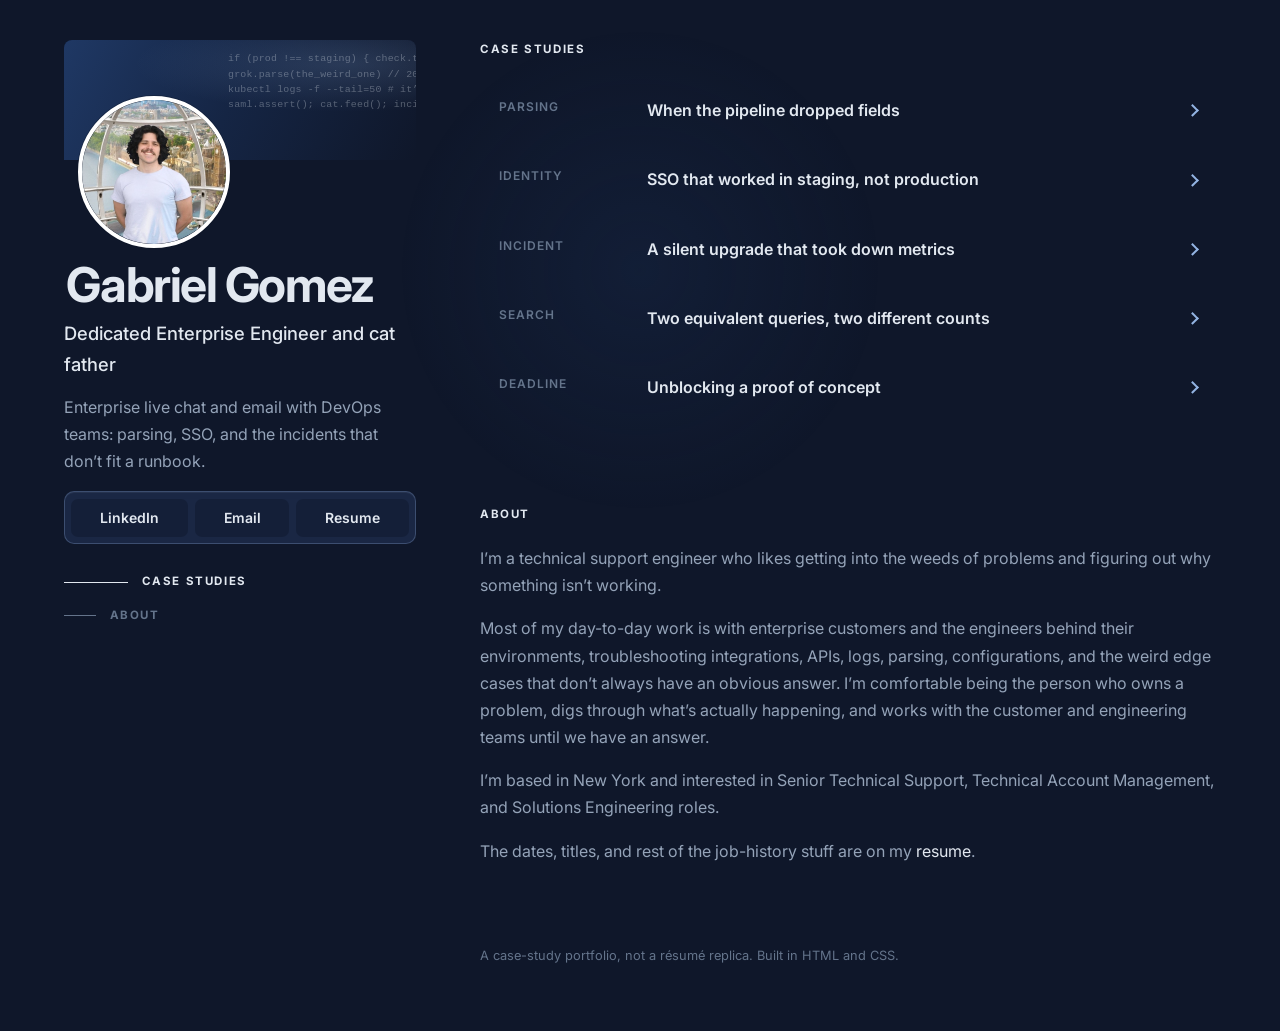
==== commit 9f319245: "UI updates" ====
--- a/index.html
+++ b/index.html
@@ -50,7 +50,7 @@
           <h1>Gabriel Gomez</h1>
           <h2>Dedicated Enterprise Engineer and cat father</h2>
           <p class="lede">
-            Enterprise live chat and email with DevOps teams: parsing, SSO, and the incidents that don’t fit a runbook. Selected work below.
+            Enterprise live chat and email with DevOps teams: parsing, SSO, and the incidents that don’t fit a runbook.
           </p>
           <nav class="contact-bar" aria-label="Contact">
             <a href="https://www.linkedin.com/in/gabriel-gz/" target="_blank" rel="noopener noreferrer">LinkedIn</a>
--- a/css/styles.css
+++ b/css/styles.css
@@ -159,7 +159,7 @@
 }
 
 #cases {
-  padding-top: 2.75rem;
+  padding-top: 0.5rem;
 }
 
 .linkedin-head {
@@ -445,18 +445,15 @@
   .layout {
     display: grid;
     grid-template-columns: minmax(18rem, 22rem) minmax(0, 1fr);
+    align-items: start;
     gap: 4rem;
-    padding-top: 6rem;
-    padding-bottom: 6rem;
+    padding-top: 2.5rem;
+    padding-bottom: 4rem;
   }
 
   .intro {
     position: sticky;
-    top: 6rem;
-    display: flex;
-    flex-direction: column;
-    justify-content: space-between;
-    height: calc(100vh - 12rem);
+    top: 1.5rem;
   }
 
   .card {
@@ -465,7 +462,7 @@
   }
 
   #cases {
-    padding-top: 4.5rem;
+    padding-top: 0;
   }
 }
 
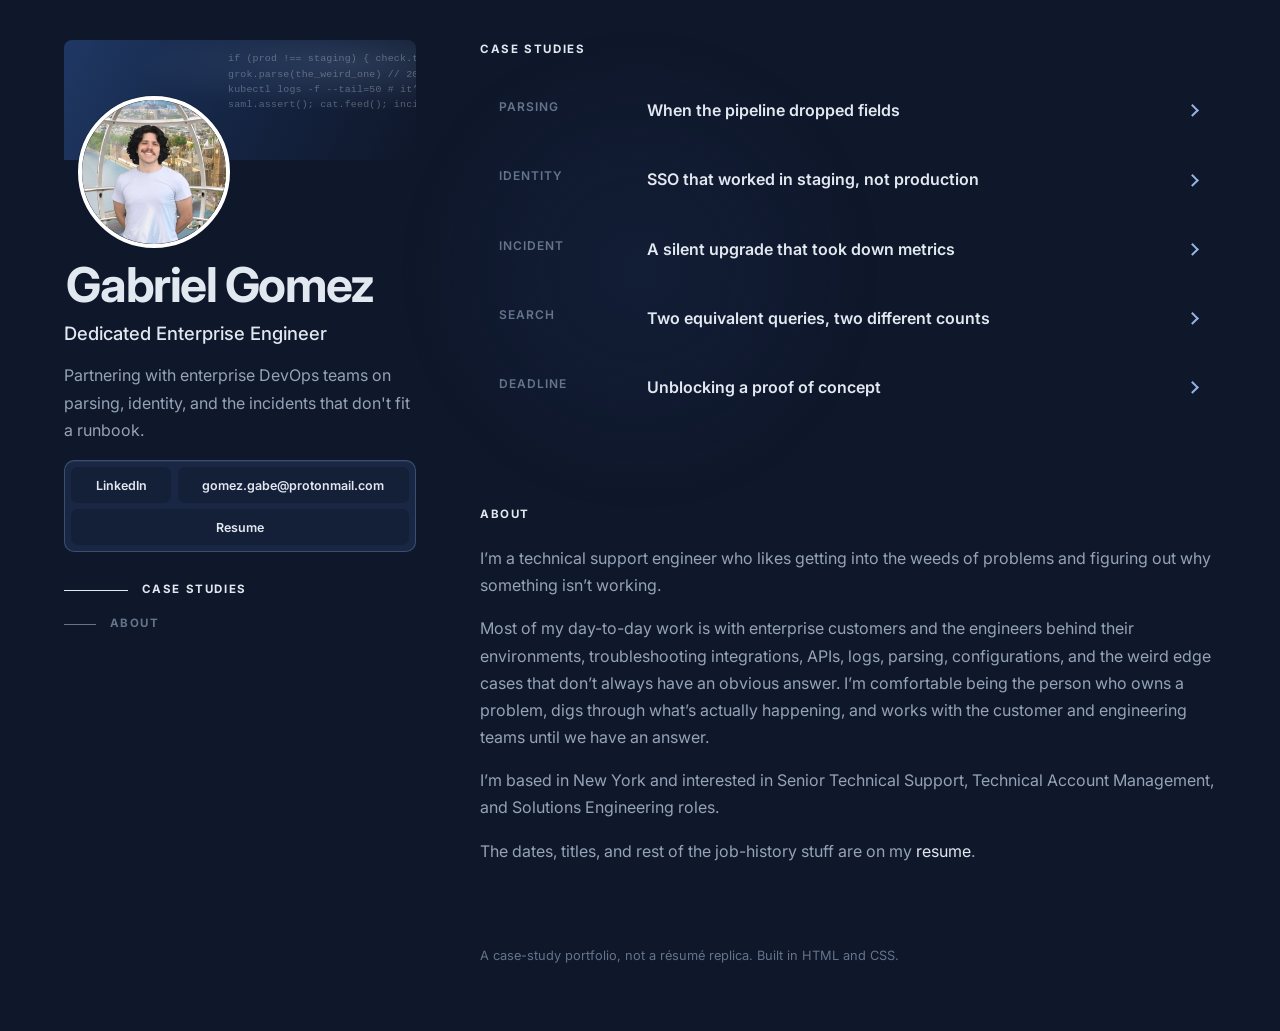
==== commit 5e8262a7: "V3" ====
--- a/index.html
+++ b/index.html
@@ -48,13 +48,13 @@
             </div>
           </div>
           <h1>Gabriel Gomez</h1>
-          <h2>Dedicated Enterprise Engineer and cat father</h2>
+          <h2>Dedicated Enterprise Engineer</h2>
           <p class="lede">
-            Enterprise live chat and email with DevOps teams: parsing, SSO, and the incidents that don’t fit a runbook.
+            Partnering with enterprise DevOps teams on parsing, identity, and the incidents that don't fit a runbook.
           </p>
           <nav class="contact-bar" aria-label="Contact">
             <a href="https://www.linkedin.com/in/gabriel-gz/" target="_blank" rel="noopener noreferrer">LinkedIn</a>
-            <a href="contact.html">Email</a>
+            <a href="contact.html">gomez.gabe@protonmail.com</a>
             <a href="assets/resume.pdf" target="_blank" rel="noopener noreferrer">Resume</a>
           </nav>
           <nav class="jump" aria-label="In-page jump links">
@@ -78,6 +78,9 @@
                   </summary>
                   <div class="case-body">
                     <p>
+                      Ingest was trustworthy again after remapping indexes and fixing grok, key-value, and Sawmill rules — including a 21k+ SpanMetrics cardinality case and the 2000-field ceiling.<!-- TODO: Gabriel to supply -->
+                    </p>
+                    <p>
                       DevOps would ship logs that looked fine in the agent and vanished or mapped wrong in the index — <code>_grokparsefailure</code>, JSON strings where objects should be, timestamps in the wrong field, the 2000-field ceiling. I authored and debugged grok, key-value, and Sawmill rules, remapped indexes, and tuned a 21k+ SpanMetrics cardinality case so ingest was trustworthy again.
                     </p>
                     <ul class="pills">
@@ -99,7 +102,10 @@
                   </summary>
                   <div class="case-body">
                     <p>
-                      Enterprise customers — and the DevOps engineers integrating the product — hit SAML sign-in URLs, mismatched certs, and OAuth flows that died only in prod. I configured and troubleshot Auth0 and IDP setups across dozens of environments until the failure was a documented, repeatable fix instead of a black box.
+                      Production SSO started completing after the same SAML setup that worked in staging failed in prod — the mismatch was on the service-provider side (sign-in URL and .pem/.cert), not a broken customer IdP.
+                    </p>
+                    <p>
+                      The surface I own is reading the error and finding the cause. We consume the customer’s IdP through the product UI (SAML or OAuth via Auth0) — we don’t architect their identity tenant. I compared the failed assertion and the Sign-in URL / certificate against staging, found the prod values didn’t match, and wrote that check down so the next identical failure wasn’t a black box.
                     </p>
                     <ul class="pills">
                       <li>SAML</li>
@@ -120,6 +126,9 @@
                   </summary>
                   <div class="case-body">
                     <p>
+                      Turned a two-account config ticket into a platform incident and got metrics restored the same day — root cause was a Prometheus 3.0 upgrade that broke a query the accounts API depended on.
+                    </p>
+                    <p>
                       Two accounts suddenly saw a “Get started” page and 500s instead of their metrics plan. I escalated with errors and screenshots, then found the same failure on a second unrelated account — which turned a “customer config” ticket into a platform incident. A Prometheus 3.0 upgrade had broken a query the accounts API used. Incident channel opened; restored the same day.
                     </p>
                     <ul class="pills">
@@ -141,6 +150,9 @@
                   </summary>
                   <div class="case-body">
                     <p>
+                      Got two logically equivalent searches returning matching counts the same day — a cost-saving index-template change had altered free-text mapping. A second regression the next morning was caught in the incident channel.
+                    </p>
+                    <p>
                       One customer’s logically equivalent searches against the same field returned wildly different volumes. I packaged both queries and request IDs side by side after the first theories failed. Root cause: a cost-saving index-template change had altered free-text mapping. Fixed the same day; a second regression the next morning was caught in the incident channel.
                     </p>
                     <ul class="pills">
@@ -162,6 +174,9 @@
                   </summary>
                   <div class="case-body">
                     <p>
+                      Feature enabled and verified before the POC deadline after an enrichment-permissioning block and a broken AWS credential.<!-- TODO: Gabriel to supply -->
+                    </p>
+                    <p>
                       A prospect’s POC depended on an enrichment feature that needed backend permissioning. I escalated with account and token context already gathered, then stayed through a second blocker when the AWS credential powering the feature broke. Feature enabled and verified before the deadline — the kind of work that sits next to the account team, not just the ticket queue.
                     </p>
                     <ul class="pills">
@@ -179,7 +194,7 @@
         <section id="about" aria-label="About">
           <h2 class="section-label">About</h2>
           <p>
-            I’m a technical support engineer who likes getting into the weeds of problems and figuring out why something isn’t working.
+            I’m a technical support engineer who likes getting into the weeds of problems and figuring out why something isn’t working.<!-- TODO: Gabriel to supply -->
           </p>
           <p>
             Most of my day-to-day work is with enterprise customers and the engineers behind their environments, troubleshooting integrations, APIs, logs, parsing, configurations, and the weird edge cases that don’t always have an obvious answer. I’m comfortable being the person who owns a problem, digs through what’s actually happening, and works with the customer and engineering teams until we have an answer.
--- a/css/styles.css
+++ b/css/styles.css
@@ -141,8 +141,8 @@
   color: var(--heading);
   background: rgba(15, 23, 42, 0.45);
   border-radius: 7px;
-  padding: 0.45rem 0.7rem;
-  font-size: 0.875rem;
+  padding: 0.45rem 0.55rem;
+  font-size: 0.78rem;
   font-weight: 600;
 }
 
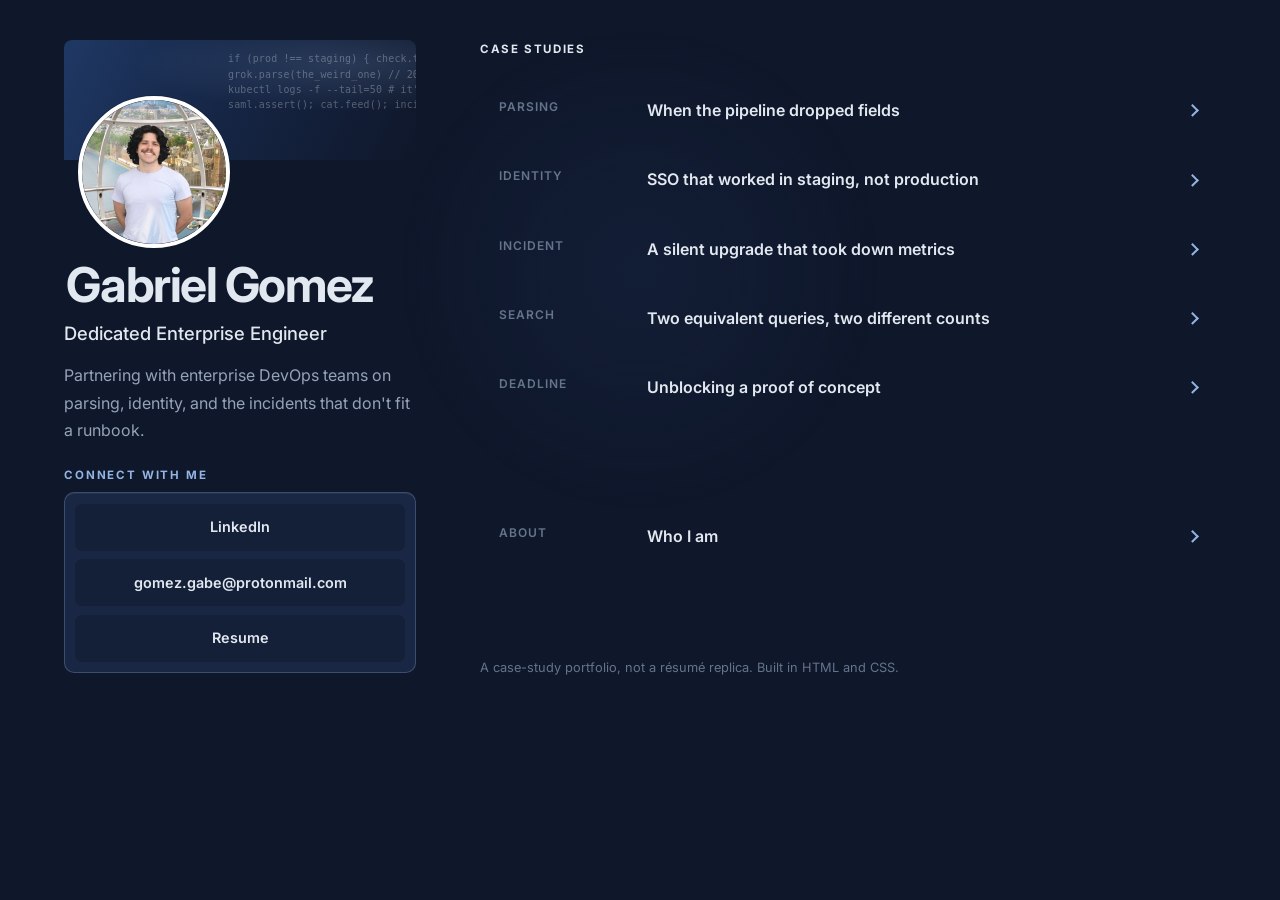
==== commit 5709d3bb: "V3.1" ====
--- a/index.html
+++ b/index.html
@@ -52,15 +52,12 @@
           <p class="lede">
             Partnering with enterprise DevOps teams on parsing, identity, and the incidents that don't fit a runbook.
           </p>
+          <p class="connect-label">Connect with me</p>
           <nav class="contact-bar" aria-label="Contact">
             <a href="https://www.linkedin.com/in/gabriel-gz/" target="_blank" rel="noopener noreferrer">LinkedIn</a>
             <a href="contact.html">gomez.gabe@protonmail.com</a>
             <a href="assets/resume.pdf" target="_blank" rel="noopener noreferrer">Resume</a>
           </nav>
-          <nav class="jump" aria-label="In-page jump links">
-            <a href="#cases" data-section="cases">Case studies</a>
-            <a href="#about" data-section="about">About</a>
-          </nav>
         </div>
       </header>
 
@@ -192,20 +189,30 @@
         </section>
 
         <section id="about" aria-label="About">
-          <h2 class="section-label">About</h2>
-          <p>
-            I’m a technical support engineer who likes getting into the weeds of problems and figuring out why something isn’t working.<!-- TODO: Gabriel to supply -->
-          </p>
-          <p>
-            Most of my day-to-day work is with enterprise customers and the engineers behind their environments, troubleshooting integrations, APIs, logs, parsing, configurations, and the weird edge cases that don’t always have an obvious answer. I’m comfortable being the person who owns a problem, digs through what’s actually happening, and works with the customer and engineering teams until we have an answer.
-          </p>
-          <p>
-            I’m based in New York and interested in Senior Technical Support, Technical Account Management, and Solutions Engineering roles.
-          </p>
-          <p>
-            The dates, titles, and rest of the job-history stuff are on my
-            <a href="assets/resume.pdf" target="_blank" rel="noopener noreferrer">resume</a>.
-          </p>
+          <article class="card case-card">
+            <p class="when">About</p>
+            <details>
+              <summary>
+                <h3>Who I am</h3>
+                <span class="chevron" aria-hidden="true"></span>
+              </summary>
+              <div class="case-body">
+                <p>
+                  I’m a technical support engineer who likes getting into the weeds of problems and figuring out why something isn’t working.<!-- TODO: Gabriel to supply -->
+                </p>
+                <p>
+                  Most of my day-to-day work is with enterprise customers and the engineers behind their environments, troubleshooting integrations, APIs, logs, parsing, configurations, and the weird edge cases that don’t always have an obvious answer. I’m comfortable being the person who owns a problem, digs through what’s actually happening, and works with the customer and engineering teams until we have an answer.
+                </p>
+                <p>
+                  I’m based in New York and interested in Senior Technical Support, Technical Account Management, and Solutions Engineering roles.
+                </p>
+                <p>
+                  The dates, titles, and rest of the job-history stuff are on my
+                  <a href="assets/resume.pdf" target="_blank" rel="noopener noreferrer">resume</a>.
+                </p>
+              </div>
+            </details>
+          </article>
         </section>
 
         <footer class="fine">
--- a/css/styles.css
+++ b/css/styles.css
@@ -114,8 +114,17 @@
 }
 
 .lede {
-  margin: 0 0 1rem;
+  margin: 0 0 1.35rem;
   max-width: 22rem;
+}
+
+.connect-label {
+  margin: 0 0 0.45rem;
+  color: var(--accent);
+  font-size: 0.72rem;
+  font-weight: 700;
+  letter-spacing: 0.16em;
+  text-transform: uppercase;
 }
 
 .contact-bar {
@@ -123,11 +132,10 @@
   top: 0.75rem;
   z-index: 15;
   display: flex;
-  align-items: stretch;
-  flex-wrap: wrap;
-  gap: 0.4rem;
-  margin: 0 0 1.75rem;
-  padding: 0.4rem;
+  flex-direction: column;
+  gap: 0.55rem;
+  margin: 0;
+  padding: 0.65rem;
   border-radius: 10px;
   background: #1a2744;
   border: 1px solid rgba(147, 180, 227, 0.28);
@@ -135,27 +143,20 @@
 }
 
 .contact-bar a {
-  flex: 1 1 auto;
-  min-width: 5.5rem;
+  display: block;
+  width: 100%;
   text-align: center;
   color: var(--heading);
   background: rgba(15, 23, 42, 0.45);
   border-radius: 7px;
-  padding: 0.45rem 0.55rem;
-  font-size: 0.78rem;
+  padding: 0.7rem 0.85rem;
+  font-size: 0.9rem;
   font-weight: 600;
 }
 
 .contact-bar a:hover {
   color: #fff;
   background: var(--navy);
-}
-
-.jump {
-  display: flex;
-  flex-direction: column;
-  gap: 0.9rem;
-  margin-bottom: 3.5rem;
 }
 
 #cases {
@@ -217,34 +218,6 @@
   filter: none;
 }
 
-.jump a {
-  display: flex;
-  align-items: center;
-  gap: 0.85rem;
-  color: var(--muted);
-  font-size: 0.72rem;
-  font-weight: 700;
-  letter-spacing: 0.14em;
-  text-transform: uppercase;
-}
-
-.jump a::before {
-  content: "";
-  width: 2rem;
-  height: 1px;
-  background: currentColor;
-  transition: width 0.2s ease;
-}
-
-.jump a:hover,
-.jump a.is-active {
-  color: var(--heading);
-}
-
-.jump a.is-active::before {
-  width: 4rem;
-}
-
 #content section {
   margin-bottom: 5rem;
 }
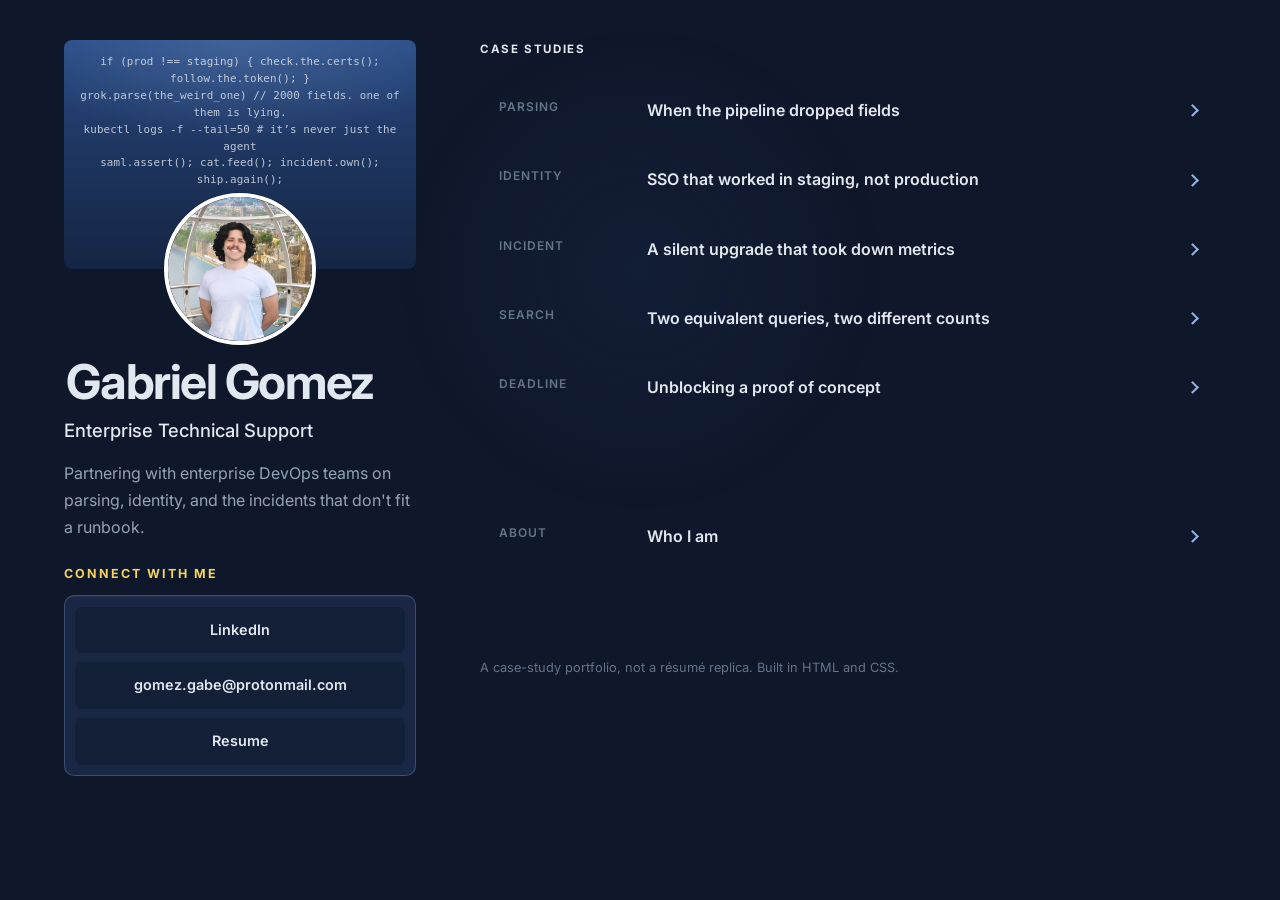
==== commit dabafad3: "V3.5" ====
--- a/index.html
+++ b/index.html
@@ -48,7 +48,7 @@
             </div>
           </div>
           <h1>Gabriel Gomez</h1>
-          <h2>Dedicated Enterprise Engineer</h2>
+          <h2>Enterprise Technical Support</h2>
           <p class="lede">
             Partnering with enterprise DevOps teams on parsing, identity, and the incidents that don't fit a runbook.
           </p>
--- a/css/styles.css
+++ b/css/styles.css
@@ -119,9 +119,9 @@
 }
 
 .connect-label {
-  margin: 0 0 0.45rem;
-  color: var(--accent);
-  font-size: 0.72rem;
+  margin: 0 0 0.7rem;
+  color: #f4d35e;
+  font-size: 0.78rem;
   font-weight: 700;
   letter-spacing: 0.16em;
   text-transform: uppercase;
@@ -165,27 +165,30 @@
 
 .linkedin-head {
   position: relative;
+  width: 100%;
   margin: 0 0 0.35rem;
 }
 
 .banner {
-  height: 7.5rem;
-  border-radius: 8px 8px 0 0;
-  padding: 0.7rem 0.75rem 0.7rem 10.25rem;
+  width: 100%;
+  min-height: 10rem;
+  border-radius: 8px;
+  padding: 0.9rem 1rem 5rem;
   background:
-    radial-gradient(120% 80% at 80% 20%, rgba(147, 180, 227, 0.18), transparent 50%),
-    linear-gradient(115deg, #1f3864 0%, #152544 48%, #0f172a 100%);
+    radial-gradient(120% 80% at 50% 0%, rgba(147, 180, 227, 0.22), transparent 55%),
+    linear-gradient(180deg, #2a4c86 0%, #1f3864 42%, #152544 100%);
   overflow: hidden;
+  text-align: center;
 }
 
 .banner p {
-  margin: 0;
-  color: rgba(226, 232, 240, 0.32);
+  margin: 0 auto;
+  max-width: 100%;
+  color: rgba(226, 232, 240, 0.82);
   font-family: ui-monospace, Menlo, Consolas, monospace;
-  font-size: 0.62rem;
-  letter-spacing: 0.02em;
+  font-size: 0.68rem;
+  letter-spacing: 0.01em;
   line-height: 1.55;
-  white-space: nowrap;
 }
 
 .portrait-wrap {
@@ -193,7 +196,7 @@
   z-index: 1;
   width: 152px;
   height: 152px;
-  margin: -64px 0 0 14px;
+  margin: -76px auto 0;
   border-radius: 50%;
   overflow: hidden;
   background: var(--bg);
